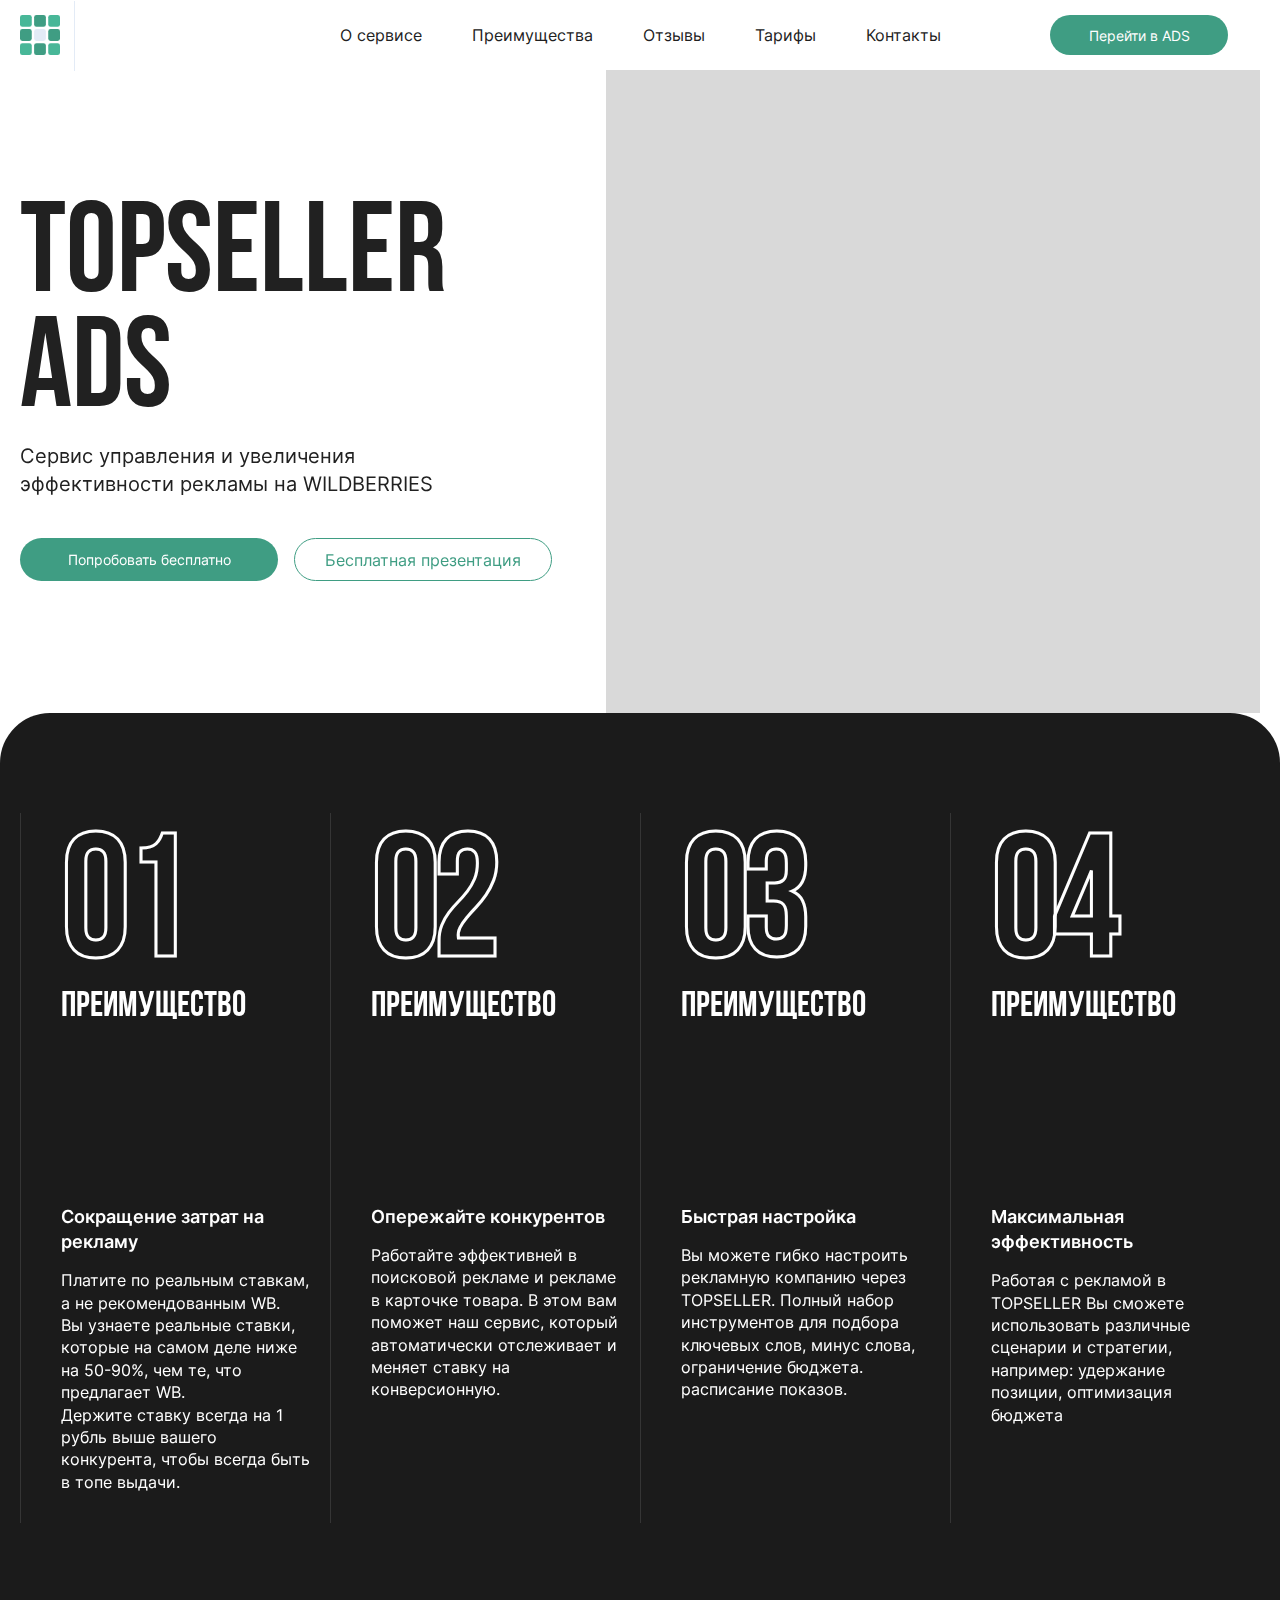
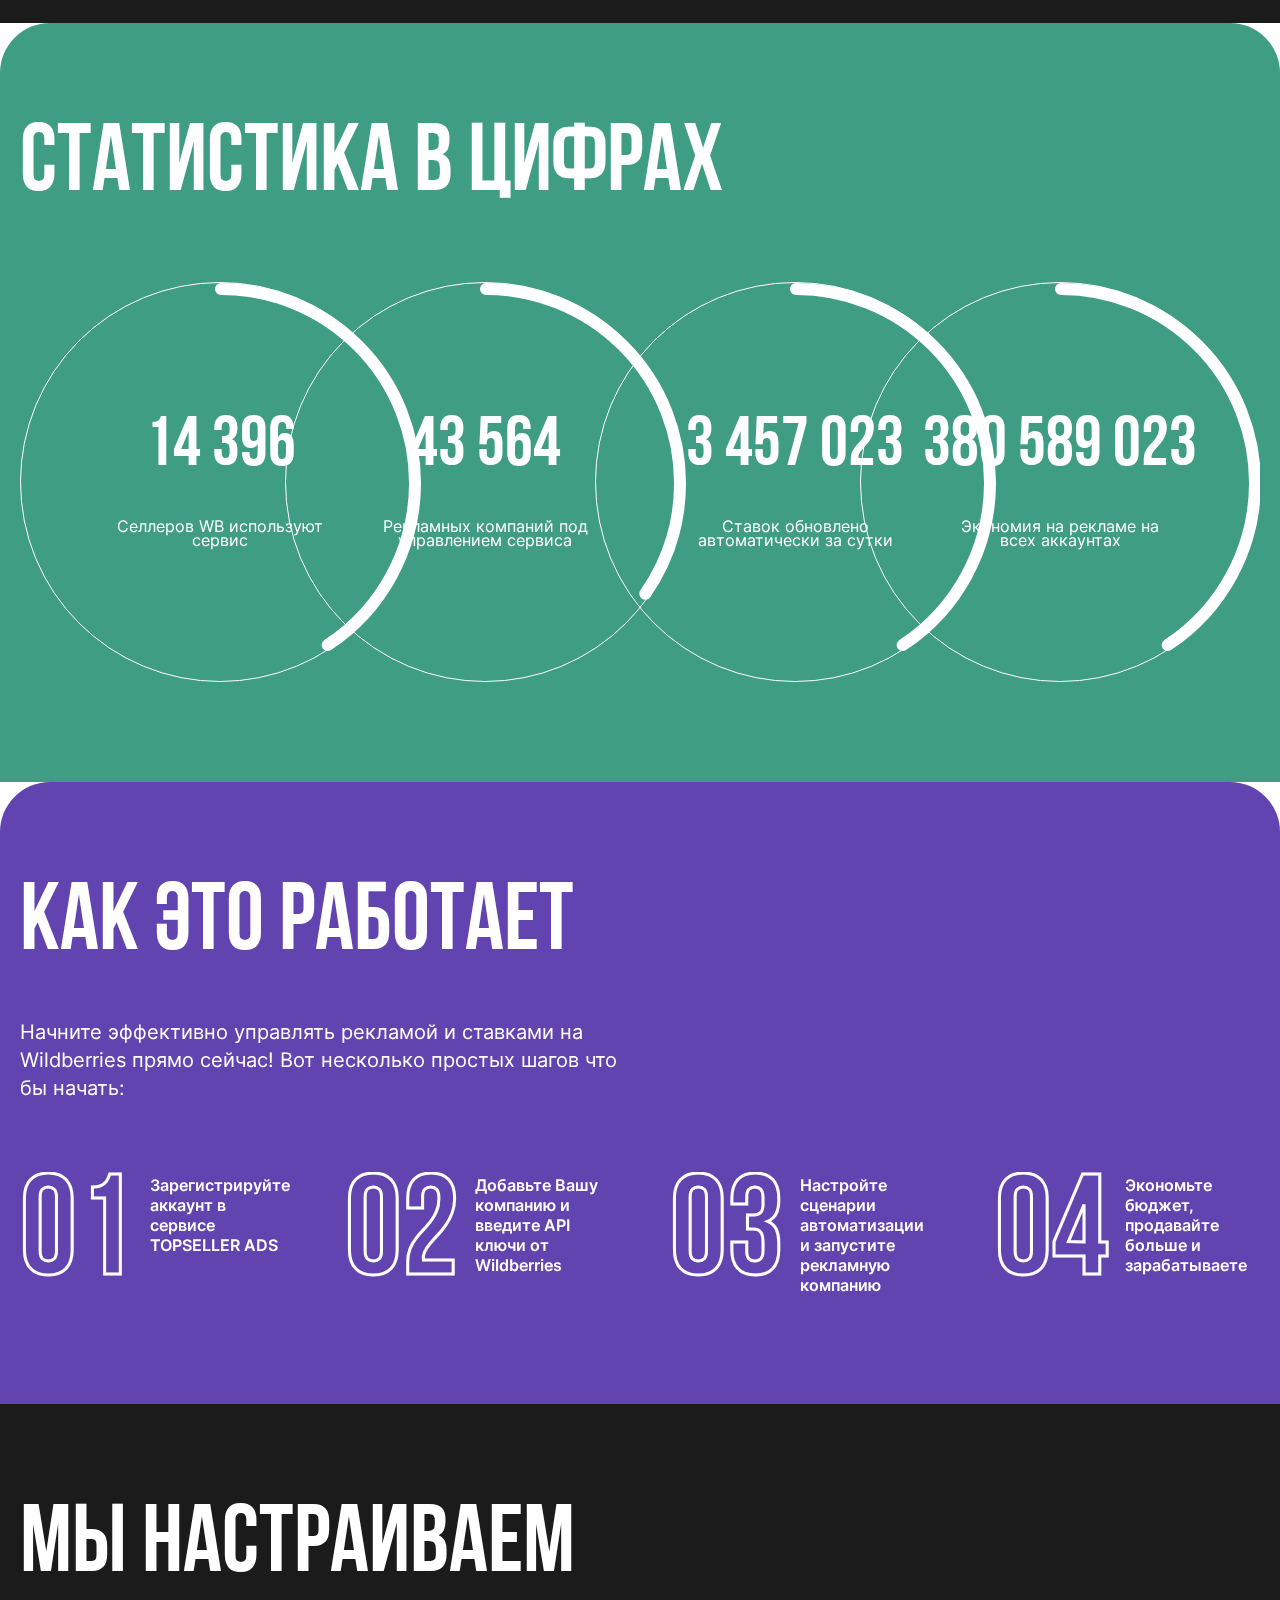
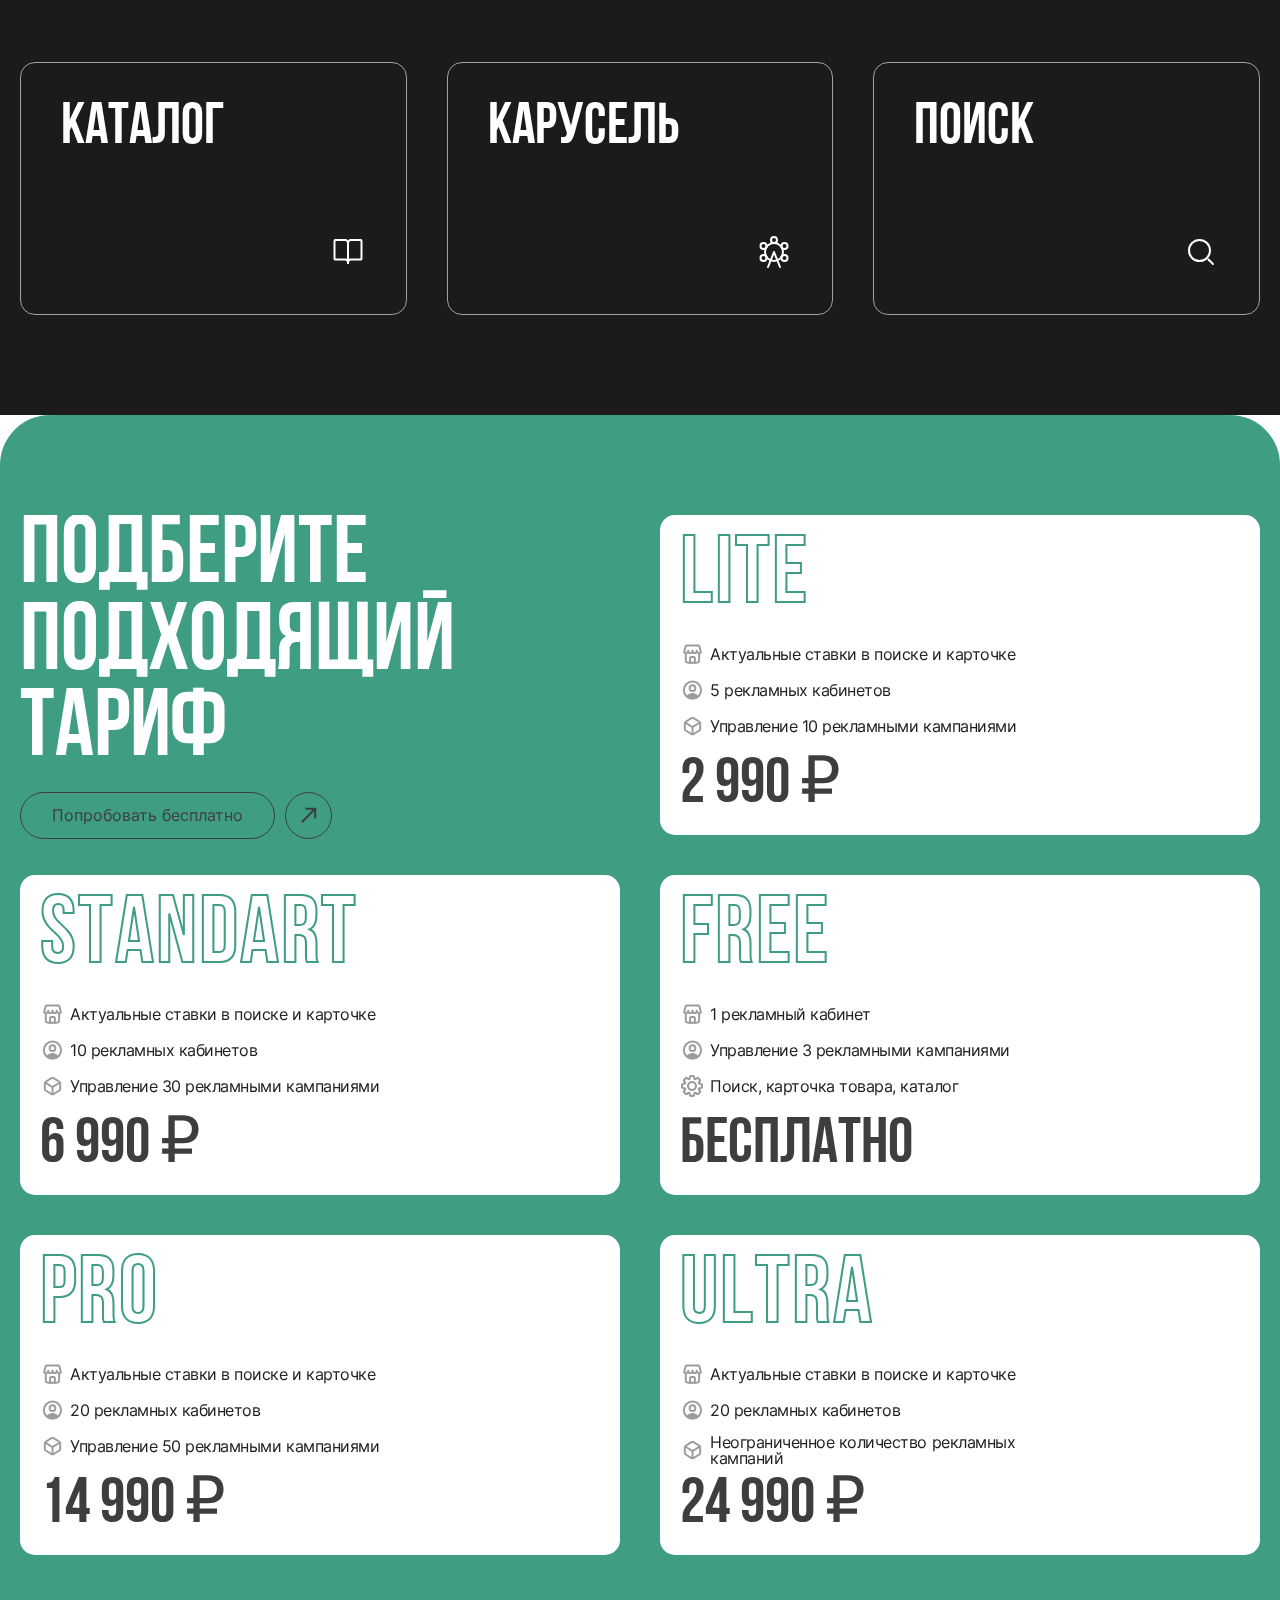
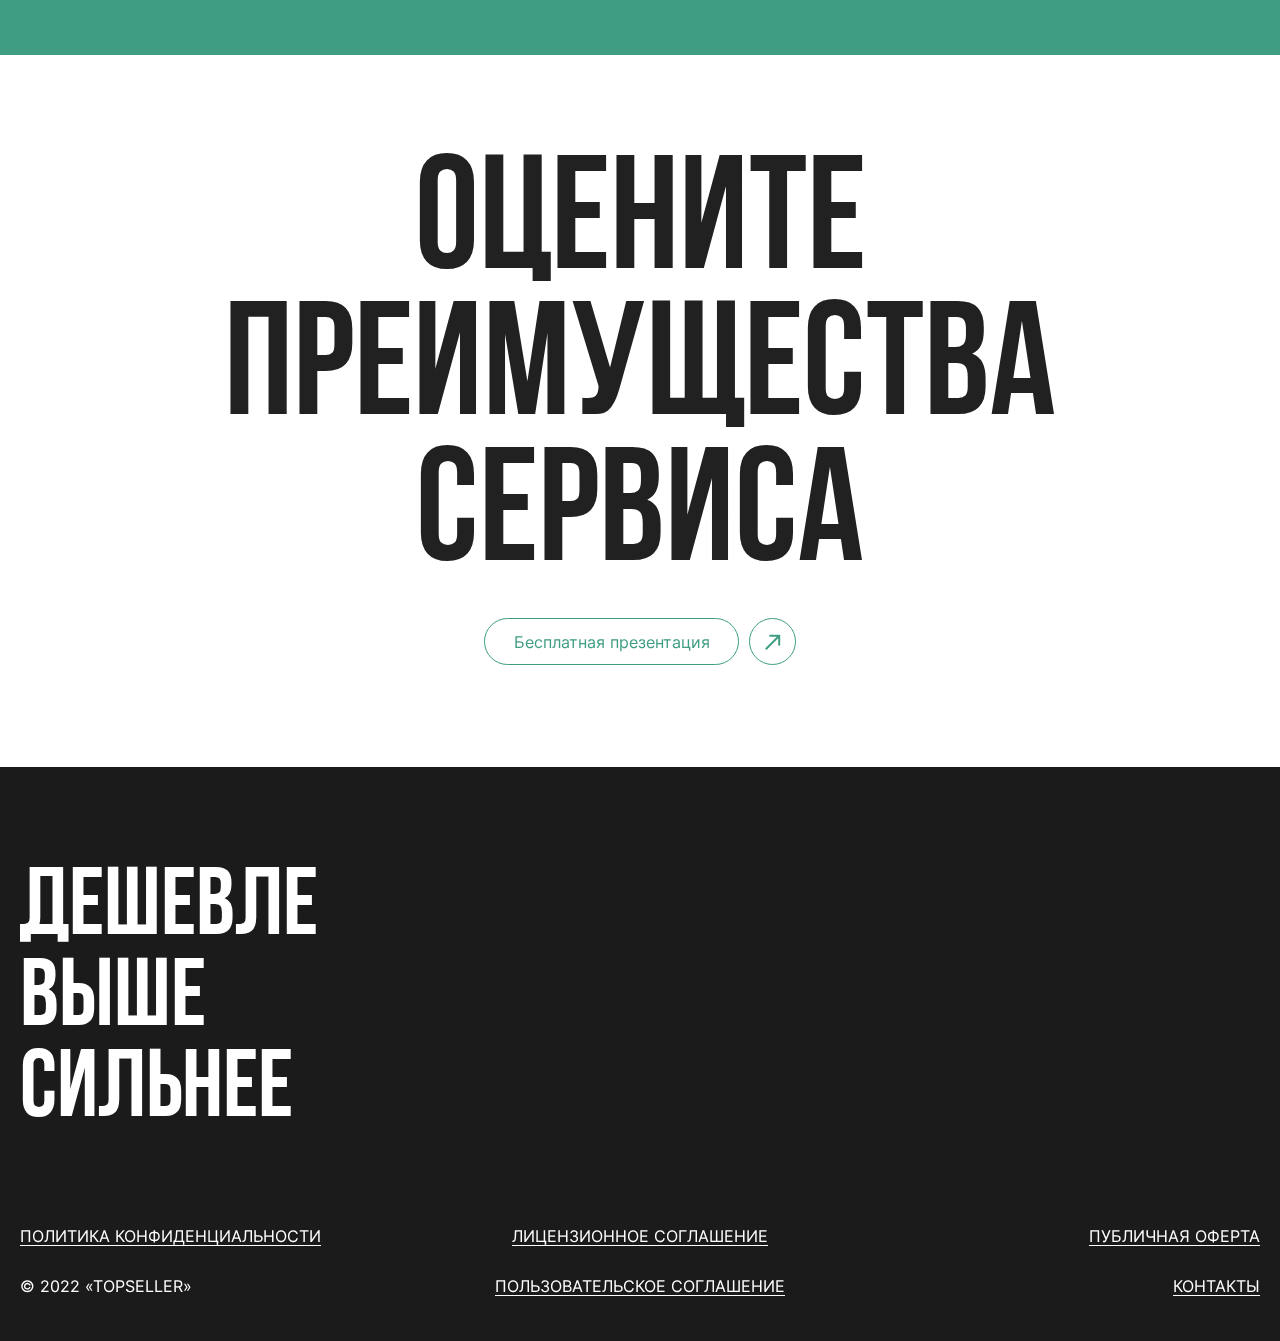
==== topseller/index.html @ 854e5d7b "2" ====
<!DOCTYPE html>
<html lang="ru-RU">
  <head>
    <meta charset="UTF-8">
    <meta name="viewport" content="width=device-width, initial-scale=1, minimum-scale=1, maximum-scale=1">
    <title>Главная</title>
    <link rel="stylesheet" href="libs/swiper/swiper.css">
    <link rel="stylesheet" href="css/main.css">
  </head>
  <body>
    <header class="header">
      <div class="container">
        <div class="header__wrapper">
          <div class="header__wrapper-block header__wrapper-block_small">
            <div class="header__info">
              <div class="header__info-block header__info-menu">
                <div class="header-menu popup-trigger" data-popup="popup-menu">
                  <div class="header-menu__icon"><svg width="40" height="40" viewBox="0 0 40 40" fill="none" xmlns="http://www.w3.org/2000/svg">
<rect width="11.7647" height="11.7647" rx="2.35294" fill="#48B798" class="light-green"/>
<rect x="14.1176" width="11.7647" height="11.7647" rx="2.35294" fill="#3F9D83" class="deep-green"/>
<rect x="28.2354" width="11.7647" height="11.7647" rx="2.35294" fill="#48B798" class="light-green"/>
<rect y="14.1177" width="11.7647" height="11.7647" rx="2.35294" fill="#3F9D83" class="deep-green"/>
<rect x="14.1176" y="14.1174" width="11.7647" height="11.7647" rx="2.35294" fill="#E3EBF6"/>
<rect x="28.2354" y="14.1174" width="11.7647" height="11.7647" rx="2.35294" fill="#3F9D83" class="deep-green"/>
<rect y="28.2351" width="11.7647" height="11.7647" rx="2.35294" fill="#48B798" class="light-green"/>
<rect x="14.1176" y="28.2349" width="11.7647" height="11.7647" rx="2.35294" fill="#3F9D83" class="deep-green"/>
<rect x="28.2354" y="28.2349" width="11.7647" height="11.7647" rx="2.35294" fill="#48B798" class="light-green"/>
</svg>
                  </div>
                </div>
              </div>
              <div class="header__info-block header__info-logo">
                <div class="header-logo"><a class="header-logo__wrapper" href="#">
                    <div class="header-logo__img">
                      <svg class="icon icon-logo ">
                        <use xlink:href="/img/svg/sprite.svg#logo"></use>
                      </svg>
                    </div></a></div>
              </div>
            </div>
          </div>
          <div class="header__wrapper-block header__wrapper-block_desktop">
            <nav class="header-nav">
              <ul class="header-nav__list">
                <li class="header-nav__item"><a class="header-nav__link" href="#"><span class="header-nav__link-wrapper"><span class="header-nav__link-block header-nav__link-hover">О сервисе</span><span class="header-nav__link-block header-nav__link-default">О сервисе</span></span></a></li>
                <li class="header-nav__item"><a class="header-nav__link" href="#"><span class="header-nav__link-wrapper"><span class="header-nav__link-block header-nav__link-hover">Преимущества</span><span class="header-nav__link-block header-nav__link-default">Преимущества</span></span></a></li>
                <li class="header-nav__item"><a class="header-nav__link" href="#"><span class="header-nav__link-wrapper"><span class="header-nav__link-block header-nav__link-hover">Отзывы</span><span class="header-nav__link-block header-nav__link-default">Отзывы</span></span></a></li>
                <li class="header-nav__item"><a class="header-nav__link" href="#"><span class="header-nav__link-wrapper"><span class="header-nav__link-block header-nav__link-hover">Тарифы</span><span class="header-nav__link-block header-nav__link-default">Тарифы</span></span></a></li>
                <li class="header-nav__item"><a class="header-nav__link" href="#"><span class="header-nav__link-wrapper"><span class="header-nav__link-block header-nav__link-hover">Контакты</span><span class="header-nav__link-block header-nav__link-default">Контакты</span></span></a></li>
              </ul>
            </nav>
          </div>
          <div class="header__wrapper-block header__wrapper-block_small header__wrapper-block_desktop"><a class="button button-green header__button" href="#">Перейти в ADS</a></div>
          <div class="header__wrapper-block header__wrapper-block_burger">
            <div class="burger">
              <div class="burger__item"></div>
              <div class="burger__item"></div>
              <div class="burger__item"></div>
            </div>
          </div>
        </div>
      </div>
    </header>
    <main class="content">
      <!-- HERO SECTION-->
      <section class="hero section">
        <div class="container">
          <div class="hero__wrapper">
            <div class="hero__wrapper-block">
              <div class="hero__content">
                <div class="hero__content-header">
                  <h2 class="hero__title title">topseller ADS</h2>
                </div>
                <div class="hero__content-description">
                  <p class="section__description">Сервис управления и увеличения эффективности рекламы на WILDBERRIES</p>
                </div>
                <div class="hero__content-footer">
                  <div class="hero__footer">
                    <div class="hero__footer-block"><a class="button button-green hero__button" href="#">Попробовать бесплатно</a></div>
                    <div class="hero__footer-block"><a class="button button-white hero__button" href="#">Бесплатная презентация</a></div>
                  </div>
                </div>
              </div>
            </div>
            <div class="hero__wrapper-block">
              <video class="hero__video"></video>
            </div>
          </div>
        </div>
      </section>
      <!-- ADVANTAGES SECTION-->
      <section class="section section-advantages">
        <div class="section__wrapper section__wrapper_bordered section__wrapper_black">
          <div class="container">
            <div class="section__content">
              <div class="advantages swiper">
                <div class="swiper-wrapper">
                  <div class="swiper-slide advantages__grid">
                    <div class="advantages__grid-item">
                      <div class="advantages-item">
                        <div class="advantages-item__wrapper">
                          <div class="advantages-item__header">
                            <p class="advantages-item__number">01</p>
                            <p class="advantages-item__title">преимущество</p>
                          </div>
                          <div class="advantages-item__content">
                            <p class="advantages-item__text advantages-item__text_bold">Сокращение затрат на рекламу</p>
                            <p class="advantages-item__text">Платите по реальным ставкам, а не рекомендованным WB. <br> Вы узнаете реальные ставки, которые на самом деле ниже на 50-90%, чем те, что предлагает WB. <br>Держите ставку всегда на 1 рубль выше вашего конкурента, чтобы всегда быть в топе выдачи.</p>
                          </div>
                        </div>
                      </div>
                    </div>
                    <div class="advantages__grid-item">
                      <div class="advantages-item">
                        <div class="advantages-item__wrapper">
                          <div class="advantages-item__header">
                            <p class="advantages-item__number">02</p>
                            <p class="advantages-item__title">преимущество</p>
                          </div>
                          <div class="advantages-item__content advantages-item__content_medium">
                            <p class="advantages-item__text advantages-item__text_bold">Опережайте конкурентов</p>
                            <p class="advantages-item__text">Работайте эффективней в поисковой рекламе и рекламе в карточке товара. В этом вам поможет наш сервис, который автоматически отслеживает и меняет ставку на конверсионную.</p>
                          </div>
                        </div>
                      </div>
                    </div>
                    <div class="advantages__grid-item">
                      <div class="advantages-item">
                        <div class="advantages-item__wrapper">
                          <div class="advantages-item__header">
                            <p class="advantages-item__number">03</p>
                            <p class="advantages-item__title">преимущество</p>
                          </div>
                          <div class="advantages-item__content advantages-item__content_big">
                            <p class="advantages-item__text advantages-item__text_bold">Быстрая настройка</p>
                            <p class="advantages-item__text">Вы можете гибко настроить рекламную компанию через TOPSELLER. Полный набор инструментов для подбора ключевых слов, минус слова, ограничение бюджета. расписание показов.</p>
                          </div>
                        </div>
                      </div>
                    </div>
                    <div class="advantages__grid-item">
                      <div class="advantages-item">
                        <div class="advantages-item__wrapper">
                          <div class="advantages-item__header">
                            <p class="advantages-item__number">04</p>
                            <p class="advantages-item__title">преимущество</p>
                          </div>
                          <div class="advantages-item__content advantages-item__content_small">
                            <p class="advantages-item__text advantages-item__text_bold">Максимальная эффективность</p>
                            <p class="advantages-item__text">Работая с рекламой в TOPSELLER Вы сможете использовать различные сценарии и стратегии, например: удержание позиции, оптимизация бюджета</p>
                          </div>
                        </div>
                      </div>
                    </div>
                  </div>
                </div>
              </div>
            </div>
            <div class="section-advantages__footer">
              <div class="advantages-scrollbar swiper-scrollbar"></div>
            </div>
          </div>
        </div>
      </section>
      <!-- STATISTICS SECTION-->
      <section class="section section-statistics">
        <div class="section__wrapper section__wrapper_bordered section__wrapper_green">
          <div class="container">
            <div class="section__header">
              <h2 class="section__title title">статистика в цифрах</h2>
            </div>
            <div class="section__content section-statistics__content">
              <div class="statistics swiper">
                <div class="swiper-wrapper">
                  <div class="statistics__grid swiper-slide">
                    <div class="statistics__grid-item">
                      <div class="statistics-item">
                        <div class="statistics-item__wrapper">
                          <div class="statistics-item__circle pie" data-pie="{ &quot;percent&quot;: 90 ,&quot;colorSlice&quot;: &quot;#fff&quot;, &quot;number&quot;:false,  &quot;round&quot;: true, &quot;stroke&quot;:3, &quot;size&quot;:485, &quot;strokeBottom&quot;:0}"></div>
                          <div class="statistics-item__content">
                            <div class="statistics-item__content-header">
                              <p class="statistics-item__number">14 396</p>
                            </div>
                            <div class="statistics-item__content-footer">
                              <p class="statistics-item__text">Селлеров WB используют сервис</p>
                            </div>
                          </div>
                        </div>
                      </div>
                    </div>
                    <div class="statistics__grid-item">
                      <div class="statistics-item">
                        <div class="statistics-item__wrapper">
                          <div class="statistics-item__circle pie" data-pie="{ &quot;percent&quot;: 40 ,&quot;colorSlice&quot;: &quot;#fff&quot;, &quot;number&quot;:false,  &quot;round&quot;: true, &quot;stroke&quot;:3, &quot;size&quot;:485, &quot;strokeBottom&quot;:0}"></div>
                          <div class="statistics-item__content">
                            <div class="statistics-item__content-header">
                              <p class="statistics-item__number">43 564</p>
                            </div>
                            <div class="statistics-item__content-footer">
                              <p class="statistics-item__text">Рекламных компаний под управлением сервиса</p>
                            </div>
                          </div>
                        </div>
                      </div>
                    </div>
                    <div class="statistics__grid-item">
                      <div class="statistics-item">
                        <div class="statistics-item__wrapper">
                          <div class="statistics-item__circle pie" data-pie="{ &quot;percent&quot;: 50 ,&quot;colorSlice&quot;: &quot;#fff&quot;, &quot;number&quot;:false,  &quot;round&quot;: true, &quot;stroke&quot;:3, &quot;size&quot;:485, &quot;strokeBottom&quot;:0}"></div>
                          <div class="statistics-item__content">
                            <div class="statistics-item__content-header">
                              <p class="statistics-item__number">3 457 023</p>
                            </div>
                            <div class="statistics-item__content-footer">
                              <p class="statistics-item__text">Ставок обновлено автоматически за сутки</p>
                            </div>
                          </div>
                        </div>
                      </div>
                    </div>
                    <div class="statistics__grid-item">
                      <div class="statistics-item">
                        <div class="statistics-item__wrapper">
                          <div class="statistics-item__circle pie" data-pie="{ &quot;percent&quot;: 80 ,&quot;colorSlice&quot;: &quot;#fff&quot;, &quot;number&quot;:false,  &quot;round&quot;: true, &quot;stroke&quot;:3, &quot;size&quot;:485, &quot;strokeBottom&quot;:0}"></div>
                          <div class="statistics-item__content">
                            <div class="statistics-item__content-header">
                              <p class="statistics-item__number">380 589 023</p>
                            </div>
                            <div class="statistics-item__content-footer">
                              <p class="statistics-item__text">Экономия на рекламе на всех аккаунтах</p>
                            </div>
                          </div>
                        </div>
                      </div>
                    </div>
                  </div>
                </div>
              </div>
            </div>
            <div class="section-statistics__footer">
              <div class="statistics-scrollbar swiper-scrollbar"></div>
            </div>
          </div>
        </div>
      </section>
      <!-- HOW SECTION-->
      <section class="section section-how">
        <div class="section__wrapper section__wrapper_bordered section__wrapper_purple">
          <div class="container">
            <div class="section__header">
              <h2 class="section__title title">как это работает</h2>
              <p class="section__description section__description_white section-how__description">Начните эффективно управлять рекламой и ставками на Wildberries прямо сейчас! Вот несколько простых шагов что бы начать:</p>
            </div>
            <div class="section__content section-how__content">
              <div class="how swiper">
                <div class="swiper-wrapper how__grid">
                  <div class="how__grid-item swiper-slide">
                    <div class="how-item">
                      <div class="how-item__wrapper">
                        <div class="how-item__header">
                          <p class="how-item__number">01</p>
                        </div>
                        <div class="how-item__content">
                          <p class="how-item__text">Зарегистрируйте аккаунт в сервисе TOPSELLER ADS</p>
                        </div>
                      </div>
                    </div>
                  </div>
                  <div class="how__grid-item swiper-slide">
                    <div class="how-item">
                      <div class="how-item__wrapper">
                        <div class="how-item__header">
                          <p class="how-item__number">02</p>
                        </div>
                        <div class="how-item__content">
                          <p class="how-item__text">Добавьте Вашу компанию и введите API ключи от Wildberries</p>
                        </div>
                      </div>
                    </div>
                  </div>
                  <div class="how__grid-item swiper-slide">
                    <div class="how-item">
                      <div class="how-item__wrapper">
                        <div class="how-item__header">
                          <p class="how-item__number">03</p>
                        </div>
                        <div class="how-item__content">
                          <p class="how-item__text">Настройте сценарии автоматизации и запустите рекламную компанию</p>
                        </div>
                      </div>
                    </div>
                  </div>
                  <div class="how__grid-item swiper-slide">
                    <div class="how-item">
                      <div class="how-item__wrapper">
                        <div class="how-item__header">
                          <p class="how-item__number">04</p>
                        </div>
                        <div class="how-item__content">
                          <p class="how-item__text">Экономьте бюджет, продавайте больше и зарабатываете</p>
                        </div>
                      </div>
                    </div>
                  </div>
                </div>
                <div class="how-button-next"></div>
                <div class="how-button-prev"></div>
              </div>
            </div>
          </div>
        </div>
      </section>
      <!-- SETUP SECTION-->
      <section class="section section-setup">
        <div class="section__wrapper section__wrapper_black">
          <div class="container">
            <div class="section__header">
              <h2 class="section__title title">мы настраиваем</h2>
            </div>
            <div class="section__content section-setup__content">
              <div class="setup">
                <div class="setup__grid">
                  <div class="setup__grid-item">
                    <div class="setup-item"><a class="setup-item__wrapper" href="#">
                        <div class="setup-item__header">
                          <p class="setup-item__title">каталог</p>
                        </div>
                        <div class="setup-item__content">
                          <div class="setup-item__icon"><svg width="36" height="36" viewBox="0 0 36 36" fill="none" xmlns="http://www.w3.org/2000/svg">
<path class="black-fill" d="M4.79289 6.29289L5.5 7L4.79289 6.29289ZM4.79289 25.2071L4.08579 25.9142L4.79289 25.2071ZM16.1481 25.7284L16.5307 24.8045L16.1481 25.7284ZM17.7716 27.3519L16.8478 27.7346L17.7716 27.3519ZM13.5 26.5H6.5V24.5H13.5V26.5ZM3.5 23.5V8H5.5V23.5H3.5ZM6.5 5H12V7H6.5V5ZM19 12V30H17V12H19ZM12 5C13.3859 5 14.526 4.99788 15.4251 5.11875C16.3529 5.2435 17.1723 5.51546 17.8284 6.17157L16.4142 7.58579C16.1916 7.36322 15.8646 7.19584 15.1586 7.10092C14.4237 7.00212 13.4425 7 12 7V5ZM17 12C17 10.5575 16.9979 9.57625 16.8991 8.84143C16.8042 8.13538 16.6368 7.80836 16.4142 7.58579L17.8284 6.17157C18.4845 6.82768 18.7565 7.64711 18.8812 8.57494C19.0021 9.474 19 10.6141 19 12H17ZM3.5 8C3.5 7.55687 3.49788 7.12392 3.54553 6.76948C3.59705 6.38628 3.72257 5.949 4.08579 5.58579L5.5 7C5.57032 6.92968 5.5494 6.87455 5.52769 7.03598C5.50212 7.22617 5.5 7.50033 5.5 8H3.5ZM6.5 7C6.00033 7 5.72617 7.00212 5.53598 7.02769C5.37455 7.0494 5.42968 7.07032 5.5 7L4.08579 5.58579C4.449 5.22257 4.88628 5.09705 5.26948 5.04553C5.62392 4.99788 6.05687 5 6.5 5V7ZM6.5 26.5C6.05686 26.5 5.62392 26.5021 5.26948 26.4545C4.88628 26.403 4.449 26.2774 4.08579 25.9142L5.5 24.5C5.42968 24.4297 5.37455 24.4506 5.53598 24.4723C5.72617 24.4979 6.00033 24.5 6.5 24.5V26.5ZM5.5 23.5C5.5 23.9997 5.50212 24.2738 5.52769 24.464C5.5494 24.6255 5.57032 24.5703 5.5 24.5L4.08579 25.9142C3.72257 25.551 3.59705 25.1137 3.54553 24.7305C3.49788 24.3761 3.5 23.9431 3.5 23.5H5.5ZM13.5 24.5C14.1852 24.5 14.7492 24.4995 15.2095 24.5309C15.6788 24.5629 16.1129 24.6314 16.5307 24.8045L15.7654 26.6522C15.6319 26.5969 15.4409 26.5513 15.0734 26.5262C14.697 26.5005 14.2126 26.5 13.5 26.5V24.5ZM17 30C17 29.2874 16.9995 28.803 16.9738 28.4266C16.9487 28.0591 16.9031 27.8681 16.8478 27.7346L18.6955 26.9693C18.8686 27.3871 18.9371 27.8212 18.9691 28.2905C19.0005 28.7508 19 29.3148 19 30H17ZM16.5307 24.8045C17.5108 25.2105 18.2895 25.9892 18.6955 26.9693L16.8478 27.7346C16.6448 27.2446 16.2554 26.8552 15.7654 26.6522L16.5307 24.8045Z" fill="white"/>
<path class="black-fill" d="M31.2071 6.29289L30.5 7L31.2071 6.29289ZM31.2071 25.2071L31.9142 25.9142L31.2071 25.2071ZM19.8519 25.7284L19.4693 24.8045L19.8519 25.7284ZM18.2284 27.3519L19.1522 27.7346L18.2284 27.3519ZM22.5 26.5H29.5V24.5H22.5V26.5ZM32.5 23.5V8H30.5V23.5H32.5ZM29.5 5H24V7H29.5V5ZM17 12V30H19V12H17ZM24 5C22.6141 5 21.474 4.99788 20.5749 5.11875C19.6471 5.2435 18.8277 5.51546 18.1716 6.17157L19.5858 7.58579C19.8084 7.36322 20.1354 7.19584 20.8414 7.10092C21.5763 7.00212 22.5575 7 24 7V5ZM19 12C19 10.5575 19.0021 9.57625 19.1009 8.84143C19.1958 8.13538 19.3632 7.80836 19.5858 7.58579L18.1716 6.17157C17.5155 6.82768 17.2435 7.64711 17.1188 8.57494C16.9979 9.474 17 10.6141 17 12H19ZM32.5 8C32.5 7.55687 32.5021 7.12392 32.4545 6.76948C32.403 6.38628 32.2774 5.949 31.9142 5.58579L30.5 7C30.4297 6.92968 30.4506 6.87455 30.4723 7.03598C30.4979 7.22617 30.5 7.50033 30.5 8H32.5ZM29.5 7C29.9997 7 30.2738 7.00212 30.464 7.02769C30.6254 7.0494 30.5703 7.07032 30.5 7L31.9142 5.58579C31.551 5.22257 31.1137 5.09705 30.7305 5.04553C30.3761 4.99788 29.9431 5 29.5 5V7ZM29.5 26.5C29.9431 26.5 30.3761 26.5021 30.7305 26.4545C31.1137 26.403 31.551 26.2774 31.9142 25.9142L30.5 24.5C30.5703 24.4297 30.6254 24.4506 30.464 24.4723C30.2738 24.4979 29.9997 24.5 29.5 24.5V26.5ZM30.5 23.5C30.5 23.9997 30.4979 24.2738 30.4723 24.464C30.4506 24.6255 30.4297 24.5703 30.5 24.5L31.9142 25.9142C32.2774 25.551 32.403 25.1137 32.4545 24.7305C32.5021 24.3761 32.5 23.9431 32.5 23.5H30.5ZM22.5 24.5C21.8148 24.5 21.2508 24.4995 20.7905 24.5309C20.3212 24.5629 19.8871 24.6314 19.4693 24.8045L20.2346 26.6522C20.3681 26.5969 20.5591 26.5513 20.9266 26.5262C21.303 26.5005 21.7874 26.5 22.5 26.5V24.5ZM19 30C19 29.2874 19.0005 28.803 19.0262 28.4266C19.0513 28.0591 19.0969 27.8681 19.1522 27.7346L17.3045 26.9693C17.1314 27.3871 17.0629 27.8212 17.0309 28.2905C16.9995 28.7508 17 29.3148 17 30H19ZM19.4693 24.8045C18.4892 25.2105 17.7105 25.9892 17.3045 26.9693L19.1522 27.7346C19.3552 27.2446 19.7446 26.8552 20.2346 26.6522L19.4693 24.8045Z" fill="white"/>
</svg>
                          </div>
                        </div></a></div>
                  </div>
                  <div class="setup__grid-item">
                    <div class="setup-item"><a class="setup-item__wrapper" href="#">
                        <div class="setup-item__header">
                          <p class="setup-item__title">карусель</p>
                        </div>
                        <div class="setup-item__content">
                          <div class="setup-item__icon"><svg width="36" height="36" viewBox="0 0 36 36" fill="none" xmlns="http://www.w3.org/2000/svg">
<path class="black-stroke" d="M18 27C22.9706 27 27 22.9706 27 18C27 13.0294 22.9706 9 18 9C13.0294 9 9 13.0294 9 18C9 22.9706 13.0294 27 18 27Z" stroke="white" stroke-width="2" stroke-linecap="round" stroke-linejoin="round"/>
<path class="black-stroke" d="M7.5 15C9.15685 15 10.5 13.6569 10.5 12C10.5 10.3431 9.15685 9 7.5 9C5.84315 9 4.5 10.3431 4.5 12C4.5 13.6569 5.84315 15 7.5 15Z" stroke="white" stroke-width="2" stroke-linecap="round" stroke-linejoin="round"/>
<path class="black-stroke" d="M18 9C19.6569 9 21 7.65685 21 6C21 4.34315 19.6569 3 18 3C16.3431 3 15 4.34315 15 6C15 7.65685 16.3431 9 18 9Z" stroke="white" stroke-width="2" stroke-linecap="round" stroke-linejoin="round"/>
<path class="black-stroke" d="M28.5 15C30.1569 15 31.5 13.6569 31.5 12C31.5 10.3431 30.1569 9 28.5 9C26.8431 9 25.5 10.3431 25.5 12C25.5 13.6569 26.8431 15 28.5 15Z" stroke="white" stroke-width="2" stroke-linecap="round" stroke-linejoin="round"/>
<path class="black-stroke" d="M7.5 27C9.15685 27 10.5 25.6569 10.5 24C10.5 22.3431 9.15685 21 7.5 21C5.84315 21 4.5 22.3431 4.5 24C4.5 25.6569 5.84315 27 7.5 27Z" stroke="white" stroke-width="2" stroke-linecap="round" stroke-linejoin="round"/>
<path class="black-stroke" d="M28.5 27C30.1569 27 31.5 25.6569 31.5 24C31.5 22.3431 30.1569 21 28.5 21C26.8431 21 25.5 22.3431 25.5 24C25.5 25.6569 26.8431 27 28.5 27Z" stroke="white" stroke-width="2" stroke-linecap="round" stroke-linejoin="round"/>
<path class="black-stroke" d="M12 33L18 18L24 33" stroke="white" stroke-width="2" stroke-linecap="round" stroke-linejoin="round"/>
</svg>
                          </div>
                        </div></a></div>
                  </div>
                  <div class="setup__grid-item">
                    <div class="setup-item"><a class="setup-item__wrapper" href="#">
                        <div class="setup-item__header">
                          <p class="setup-item__title">поиск</p>
                        </div>
                        <div class="setup-item__content">
                          <div class="setup-item__icon"><svg width="36" height="36" viewBox="0 0 36 36" fill="none" xmlns="http://www.w3.org/2000/svg">
<circle class="black-stroke" cx="16.5" cy="16.5" r="10.5" stroke="white" stroke-width="2"/>
<path class="black-stroke" d="M30 30L25.5 25.5" stroke="white" stroke-width="2" stroke-linecap="round"/>
</svg>
                          </div>
                        </div></a></div>
                  </div>
                </div>
              </div>
            </div>
          </div>
        </div>
      </section>
      <!-- TARIFFS SECTION-->
      <section class="section section-tariffs">
        <div class="section__wrapper section__wrapper_bordered section__wrapper_green">
          <div class="container">
            <div class="section-tariffs__header">
              <h2 class="section__title title">подберите тариф</h2>
            </div>
            <div class="section__content section-tariffs__content">
              <div class="tariffs swiper">
                <div class="swiper-wrapper">
                  <div class="tariffs__grid swiper-slide">
                    <div class="tariffs__grid-item section-tariffs__info">
                      <div class="section-tariffs__info-header">
                        <h2 class="section__title title">Подберите подходящий тариф</h2>
                      </div>
                      <div class="section-tariffs__info-description">
                        <p class="section-tariffs__description">Попробуйте все преимущества сервиса на 2 недели без ограничений по количеству рекламных кабинетов</p>
                      </div>
                      <div class="section-tariffs__info-footer"><a class="button button-arrow button-arrow-black" href="#"><span class="button-arrow__text button-arrow__text-black">Попробовать бесплатно</span><span class="button-arrow__icon button-arrow__icon-black"><svg width="16" height="16" viewBox="0 0 16 16" fill="none" xmlns="http://www.w3.org/2000/svg">
<path d="M15.2175 1.7825C15.2175 1.23022 14.7698 0.7825 14.2175 0.7825L5.2175 0.782501C4.66521 0.782501 4.2175 1.23022 4.2175 1.7825C4.2175 2.33479 4.66522 2.7825 5.2175 2.7825L13.2175 2.7825L13.2175 10.7825C13.2175 11.3348 13.6652 11.7825 14.2175 11.7825C14.7698 11.7825 15.2175 11.3348 15.2175 10.7825L15.2175 1.7825ZM1.48958 15.9246L14.9246 2.48961L13.5104 1.07539L0.0753639 14.5104L1.48958 15.9246Z" fill="white"/>
</svg></span></a></div>
                    </div>
                    <div class="tariffs__grid-item">
                      <div class="tariffs-item">
                        <div class="tariffs-item__wrapper">
                          <div class="tariffs-item__header">
                            <p class="tariffs-item__title">lite</p>
                          </div>
                          <div class="tariffs-item__content">
                            <ul class="tariffs-item__list">
                              <li class="tariffs-item__list-item tariffs-item__list-item_shop">
                                <p class="tariffs-item__list-text">Актуальные ставки в поиске и карточке</p>
                              </li>
                              <li class="tariffs-item__list-item tariffs-item__list-item_profile">
                                <p class="tariffs-item__list-text">5 рекламных кабинетов</p>
                              </li>
                              <li class="tariffs-item__list-item tariffs-item__list-item_box">
                                <p class="tariffs-item__list-text">Управление 10 рекламными кампаниями</p>
                              </li>
                            </ul>
                          </div>
                          <div class="tariffs-item__footer">
                            <p class="tariffs-item__price">2 990 ₽</p>
                          </div>
                        </div>
                      </div>
                    </div>
                    <div class="tariffs__grid-item">
                      <div class="tariffs-item">
                        <div class="tariffs-item__wrapper">
                          <div class="tariffs-item__header">
                            <p class="tariffs-item__title">standart</p>
                          </div>
                          <div class="tariffs-item__content">
                            <ul class="tariffs-item__list">
                              <li class="tariffs-item__list-item tariffs-item__list-item_shop">
                                <p class="tariffs-item__list-text">Актуальные ставки в поиске и карточке</p>
                              </li>
                              <li class="tariffs-item__list-item tariffs-item__list-item_profile">
                                <p class="tariffs-item__list-text">10 рекламных кабинетов</p>
                              </li>
                              <li class="tariffs-item__list-item tariffs-item__list-item_box">
                                <p class="tariffs-item__list-text">Управление 30 рекламными кампаниями</p>
                              </li>
                            </ul>
                          </div>
                          <div class="tariffs-item__footer">
                            <p class="tariffs-item__price">6 990 ₽</p>
                          </div>
                        </div>
                      </div>
                    </div>
                    <div class="tariffs__grid-item">
                      <div class="tariffs-item">
                        <div class="tariffs-item__wrapper">
                          <div class="tariffs-item__header">
                            <p class="tariffs-item__title">free</p>
                          </div>
                          <div class="tariffs-item__content">
                            <ul class="tariffs-item__list">
                              <li class="tariffs-item__list-item tariffs-item__list-item_shop">
                                <p class="tariffs-item__list-text">1 рекламный кабинет</p>
                              </li>
                              <li class="tariffs-item__list-item tariffs-item__list-item_profile">
                                <p class="tariffs-item__list-text">Управление 3 рекламными кампаниями</p>
                              </li>
                              <li class="tariffs-item__list-item tariffs-item__list-item_settings">
                                <p class="tariffs-item__list-text">Поиск, карточка товара, каталог</p>
                              </li>
                            </ul>
                          </div>
                          <div class="tariffs-item__footer">
                            <p class="tariffs-item__price">бесплатно</p>
                          </div>
                        </div>
                      </div>
                    </div>
                    <div class="tariffs__grid-item">
                      <div class="tariffs-item">
                        <div class="tariffs-item__wrapper">
                          <div class="tariffs-item__header">
                            <p class="tariffs-item__title">pro</p>
                          </div>
                          <div class="tariffs-item__content">
                            <ul class="tariffs-item__list">
                              <li class="tariffs-item__list-item tariffs-item__list-item_shop">
                                <p class="tariffs-item__list-text">Актуальные ставки в поиске и карточке</p>
                              </li>
                              <li class="tariffs-item__list-item tariffs-item__list-item_profile">
                                <p class="tariffs-item__list-text">20 рекламных кабинетов</p>
                              </li>
                              <li class="tariffs-item__list-item tariffs-item__list-item_box">
                                <p class="tariffs-item__list-text">Управление 50 рекламными кампаниями</p>
                              </li>
                            </ul>
                          </div>
                          <div class="tariffs-item__footer">
                            <p class="tariffs-item__price">14 990 ₽</p>
                          </div>
                        </div>
                      </div>
                    </div>
                    <div class="tariffs__grid-item">
                      <div class="tariffs-item">
                        <div class="tariffs-item__wrapper">
                          <div class="tariffs-item__header">
                            <p class="tariffs-item__title">ultra</p>
                          </div>
                          <div class="tariffs-item__content">
                            <ul class="tariffs-item__list">
                              <li class="tariffs-item__list-item tariffs-item__list-item_shop">
                                <p class="tariffs-item__list-text">Актуальные ставки в поиске и карточке</p>
                              </li>
                              <li class="tariffs-item__list-item tariffs-item__list-item_profile">
                                <p class="tariffs-item__list-text">20 рекламных кабинетов</p>
                              </li>
                              <li class="tariffs-item__list-item tariffs-item__list-item_box">
                                <p class="tariffs-item__list-text">Неограниченное количество рекламных кампаний</p>
                              </li>
                            </ul>
                          </div>
                          <div class="tariffs-item__footer">
                            <p class="tariffs-item__price">24 990 ₽</p>
                          </div>
                        </div>
                      </div>
                    </div>
                  </div>
                </div>
              </div>
            </div>
            <div class="section-tariffs__footer">
              <div class="tariffs-scrollbar swiper-scrollbar"></div><a class="button button-black section-tariffs__button" href="#">2 недели бесплатно</a>
            </div>
          </div>
        </div>
      </section>
      <!-- RATE SECTION-->
      <section class="section section-rate">
        <div class="section__wrapper section-rate__wrapper">
          <div class="container">
            <div class="section-rate__header">
              <h2 class="section-rate__title title">Оцените преимущества сервиса</h2>
            </div>
            <div class="section__content section-rate__content"><a class="button button-arrow button-arrow-green section-rate__button" href="#"><span class="button-arrow__text button-arrow__text-green">Бесплатная презентация</span><span class="button-arrow__icon button-arrow__icon-green"><svg width="16" height="16" viewBox="0 0 16 16" fill="none" xmlns="http://www.w3.org/2000/svg">
<path d="M15.2175 1.7825C15.2175 1.23022 14.7698 0.7825 14.2175 0.7825L5.2175 0.782501C4.66521 0.782501 4.2175 1.23022 4.2175 1.7825C4.2175 2.33479 4.66522 2.7825 5.2175 2.7825L13.2175 2.7825L13.2175 10.7825C13.2175 11.3348 13.6652 11.7825 14.2175 11.7825C14.7698 11.7825 15.2175 11.3348 15.2175 10.7825L15.2175 1.7825ZM1.48958 15.9246L14.9246 2.48961L13.5104 1.07539L0.0753639 14.5104L1.48958 15.9246Z" fill="white"/>
</svg></span></a></div>
          </div>
        </div>
      </section>
    </main>
    <footer class="footer">
      <div class="footer__wrapper">
        <div class="container">
          <div class="footer__row">
            <div class="footer__title">
              <p class="footer__title-text">дешевле</p>
              <p class="footer__title-text">выше</p>
              <p class="footer__title-text">сильнее</p>
            </div>
          </div>
          <div class="footer__row">
            <ul class="footer__list">
              <li class="footer__list-item">
                <p class="footer__list-text">© 2022 «TOPSELLER»</p>
              </li>
              <li class="footer__list-item"><a class="footer__list-text footer__list-link" href="#">ЛИЦЕНЗИОННОЕ СОГЛАШЕНИЕ</a></li>
              <li class="footer__list-item"><a class="footer__list-text footer__list-link" href="#">ПУБЛИЧНАЯ ОФЕРТА</a></li>
              <li class="footer__list-item"><a class="footer__list-text footer__list-link" href="#">ПОЛИТИКА КОНФИДЕНЦИАЛЬНОСТИ</a></li>
              <li class="footer__list-item"><a class="footer__list-text footer__list-link" href="#">ПОЛЬЗОВАТЕЛЬСКОЕ СОГЛАШЕНИЕ</a></li>
              <li class="footer__list-item"><a class="footer__list-text footer__list-link" href="#">КОНТАКТЫ</a></li>
            </ul>
          </div>
        </div>
      </div>
    </footer>
    <div class="popup popup-menu">
      <div class="popup-wrapper">
        <div class="popup-menu__close popup-close"></div>
        <div class="popup__content popup-menu__content">
          <ul class="menu-list">
            <li class="menu-list__item"><a class="menu-list__link" href="https://www.topseller.ru"><span class="menu-list__link-text">topseller connect</span></a></li>
            <li class="menu-list__item"><a class="menu-list__link" href="https://www.topseller.ru/ads"><span class="menu-list__link-text">topseller ads</span></a></li>
            <li class="menu-list__item"><a class="menu-list__link" href="https://www.mobile.topseller.ru"><span class="menu-list__link-text">мобильное приложение</span></a></li>
            <li class="menu-list__item"><a class="menu-list__link" href="#"><span class="menu-list__link-text">контакты</span></a></li>
          </ul>
        </div>
      </div>
    </div>
    <script src="libs/swiper/swiper.js"></script>
    <script src="libs/progressBar/progressBar.js"></script>
    <script src="js/common.js"></script>
  </body>
</html>
---- topseller/css/main.css ----
/***
    The new CSS reset - version 1.7.3 (last updated 7.8.2022)
    GitHub page: https://github.com/elad2412/the-new-css-reset
***/
/*
    Remove all the styles of the "User-Agent-Stylesheet", except for the 'display' property
    - The "symbol *" part is to solve Firefox SVG sprite bug
 */
*:where(:not(html, iframe, canvas, img, svg, video, audio):not(svg *, symbol *)) {
  all: unset;
  display: revert;
}

/* Preferred box-sizing value */
*,
*::before,
*::after {
  -webkit-box-sizing: border-box;
          box-sizing: border-box;
}

/* Reapply the pointer cursor for anchor tags */
a, button {
  cursor: revert;
}

/* Remove list styles (bullets/numbers) */
ol, ul, menu {
  list-style: none;
}

/* For images to not be able to exceed their container */
img {
  max-width: 100%;
}

/* removes spacing between cells in tables */
table {
  border-collapse: collapse;
}

/* Safari - solving issue when using user-select:none on the <body> text input doesn't working */
input, textarea {
  -webkit-user-select: auto;
}

/* revert the 'white-space' property for textarea elements on Safari */
textarea {
  white-space: revert;
}

/* minimum style to allow to style meter element */
meter {
  -webkit-appearance: revert;
  -moz-appearance: revert;
       appearance: revert;
}

/* reset default text opacity of input placeholder */
::-webkit-input-placeholder {
  color: unset;
}
::-moz-placeholder {
  color: unset;
}
:-ms-input-placeholder {
  color: unset;
}
::-ms-input-placeholder {
  color: unset;
}
::placeholder {
  color: unset;
}

/* fix the feature of 'hidden' attribute.
   display:revert; revert to element instead of attribute */
:where([hidden]) {
  display: none;
}

/* revert for bug in Chromium browsers
   - fix for the content editable attribute will work properly.
   - webkit-user-select: auto; added for Safari in case of using user-select:none on wrapper element*/
:where([contenteditable]:not([contenteditable="false"])) {
  -moz-user-modify: read-write;
  -webkit-user-modify: read-write;
  overflow-wrap: break-word;
  -webkit-line-break: after-white-space;
  -webkit-user-select: auto;
}

/* apply back the draggable feature - exist only in Chromium and Safari */
:where([draggable="true"]) {
  -webkit-user-drag: element;
}

@font-face {
  font-family: 'Bebas Neue Cyrillic';
  src: url("../fonts/BebasNeueCyrillic/BebasNeueCyrillic.woff2") format("woff2"), url("../fonts/BebasNeueCyrillic/BebasNeueCyrillic.woff") format("woff");
  font-weight: normal;
  font-style: normal;
  font-display: swap;
}

@font-face {
  font-family: 'Inter';
  src: url("../fonts/Inter/Inter-Regular/Inter-Regular.woff2") format("woff2"), url("../fonts/Inter/Inter-Regular/Inter-Regular.woff") format("woff");
  font-weight: normal;
  font-style: normal;
  font-display: swap;
}

@font-face {
  font-family: 'Inter';
  src: url("../fonts/Inter/Inter-SemiBold/Inter-SemiBold.woff2") format("woff2"), url("../fonts/Inter/Inter-SemiBold/Inter-SemiBold.woff") format("woff");
  font-weight: 600;
  font-style: normal;
  font-display: swap;
}

body {
  color: #212121;
}

.container {
  padding: 0 100px;
}

.title {
  font-family: 'Bebas Neue Cyrillic', sans-serif;
  font-weight: 400;
}

.button {
  -webkit-appearance: none;
  border: none;
  outline: none;
  display: -webkit-box;
  display: -ms-flexbox;
  display: flex;
  -webkit-box-align: center;
      -ms-flex-align: center;
          align-items: center;
  -webkit-box-pack: center;
      -ms-flex-pack: center;
          justify-content: center;
  width: 100%;
  height: 40px;
}

.button-green {
  font-family: 'Inter', sans-serif;
  font-weight: 400;
  font-size: 14px;
  color: #FFFFFF;
  background: #3F9D83;
  border-radius: 30px;
}

.button-white {
  font-family: 'Inter', sans-serif;
  font-weight: 400;
  font-size: 16px;
  color: #3F9D83;
  border: 1px solid #3F9D83;
  border-radius: 30px;
}

.button-black {
  font-family: 'Inter', sans-serif;
  font-weight: 400;
  font-size: 16px;
  color: #FFFFFF;
  background: #3E3E3E;
  border-radius: 40px;
}

.button-arrow {
  display: -webkit-box;
  display: -ms-flexbox;
  display: flex;
  -webkit-box-align: center;
      -ms-flex-align: center;
          align-items: center;
  width: -webkit-max-content;
  width: -moz-max-content;
  width: max-content;
}

.button-arrow:hover .button-arrow__icon::before {
  -webkit-transform: scale(1);
      -ms-transform: scale(1);
          transform: scale(1);
}

.button-arrow:hover svg path {
  fill: #fff;
}

.button-arrow:hover .button-arrow__text {
  color: #fff;
  background-color: #3E3E3E;
}

.button-arrow:hover .button-arrow__text-green {
  background-color: #3F9D83;
}

.button-arrow__text {
  height: 47px;
  width: 255px;
  border-radius: 30px;
  border: 1px solid #3E3E3E;
  display: -webkit-box;
  display: -ms-flexbox;
  display: flex;
  -webkit-box-align: center;
      -ms-flex-align: center;
          align-items: center;
  -webkit-box-pack: center;
      -ms-flex-pack: center;
          justify-content: center;
  font-family: 'Inter', sans-serif;
  font-weight: 400;
  font-size: 16px;
  color: #3E3E3E;
  -webkit-transition: 0.3s color cubic-bezier(0.215, 0.61, 0.355, 1), 0.3s background-color cubic-bezier(0.215, 0.61, 0.355, 1);
  -o-transition: 0.3s color cubic-bezier(0.215, 0.61, 0.355, 1), 0.3s background-color cubic-bezier(0.215, 0.61, 0.355, 1);
  transition: 0.3s color cubic-bezier(0.215, 0.61, 0.355, 1), 0.3s background-color cubic-bezier(0.215, 0.61, 0.355, 1);
}

.button-arrow__text-green {
  color: #3F9D83;
  border-color: #3F9D83;
}

.button-arrow__icon {
  width: 47px;
  height: 47px;
  border-radius: 50%;
  border: 1px solid #3E3E3E;
  -ms-flex-negative: 0;
      flex-shrink: 0;
  margin: 0 0 0 10px;
  position: relative;
  display: -webkit-box;
  display: -ms-flexbox;
  display: flex;
  -webkit-box-align: center;
      -ms-flex-align: center;
          align-items: center;
  -webkit-box-pack: center;
      -ms-flex-pack: center;
          justify-content: center;
}

.button-arrow__icon svg {
  position: relative;
  z-index: 2;
}

.button-arrow__icon svg path {
  fill: #3E3E3E;
  -webkit-transition: 0.3s fill cubic-bezier(0.215, 0.61, 0.355, 1);
  -o-transition: 0.3s fill cubic-bezier(0.215, 0.61, 0.355, 1);
  transition: 0.3s fill cubic-bezier(0.215, 0.61, 0.355, 1);
}

.button-arrow__icon::before {
  content: '';
  position: absolute;
  left: 0;
  top: 0;
  width: 100%;
  height: 100%;
  background-color: #3E3E3E;
  border-radius: 50%;
  -webkit-transform: scale(0);
      -ms-transform: scale(0);
          transform: scale(0);
  -webkit-transition: 0.3s -webkit-transform cubic-bezier(0.215, 0.61, 0.355, 1);
  transition: 0.3s -webkit-transform cubic-bezier(0.215, 0.61, 0.355, 1);
  -o-transition: 0.3s transform cubic-bezier(0.215, 0.61, 0.355, 1);
  transition: 0.3s transform cubic-bezier(0.215, 0.61, 0.355, 1);
  transition: 0.3s transform cubic-bezier(0.215, 0.61, 0.355, 1), 0.3s -webkit-transform cubic-bezier(0.215, 0.61, 0.355, 1);
}

.button-arrow__icon-green {
  border-color: #3F9D83;
}

.button-arrow__icon-green svg path {
  fill: #3F9D83;
}

.button-arrow__icon-green::before {
  background-color: #3F9D83;
}

.icon {
  width: 100%;
  height: 100%;
}

.advantages-scrollbar.swiper-scrollbar, .tariffs-scrollbar.swiper-scrollbar, .statistics-scrollbar.swiper-scrollbar {
  position: relative;
  background: transparent;
  height: 3px;
  border-bottom: 1px solid #C7C7C7;
}

.advantages-scrollbar.swiper-scrollbar .swiper-scrollbar-drag, .tariffs-scrollbar.swiper-scrollbar .swiper-scrollbar-drag, .statistics-scrollbar.swiper-scrollbar .swiper-scrollbar-drag {
  height: 3px;
  background: #fff;
}

.content {
  padding: 70px 0 0 0;
}

@media screen and (max-width: 1600px) {
  .container {
    padding: 0 20px;
  }
}

@media screen and (max-width: 1100px) {
  .content {
    padding: 80px 0 0 0;
  }
}

@media screen and (max-width: 600px) {
  .container {
    padding: 0 16px;
  }
}

.header {
  position: fixed;
  top: 0;
  left: 0;
  width: 100%;
  z-index: 9;
  background-color: #fff;
  -webkit-transition: .5s transform linear;
  -o-transition: .5s transform linear;
  transition: .5s transform linear;
}

.header.hidden {
  -webkit-transform: translateY(-100%);
      -ms-transform: translateY(-100%);
          transform: translateY(-100%);
}

.header__info {
  display: -webkit-box;
  display: -ms-flexbox;
  display: flex;
  -webkit-box-align: center;
      -ms-flex-align: center;
          align-items: center;
}

.header__info-menu {
  padding: 0 15px 0 0;
  position: relative;
}

.header__info-menu::after {
  content: '';
  position: absolute;
  right: 0;
  top: -14px;
  width: 1px;
  height: 70px;
  background-color: #E3EBF6;
}

.header__info-logo {
  padding: 0 0 0 30px;
}

.header__wrapper {
  display: -webkit-box;
  display: -ms-flexbox;
  display: flex;
  -webkit-box-align: center;
      -ms-flex-align: center;
          align-items: center;
  -webkit-box-pack: justify;
      -ms-flex-pack: justify;
          justify-content: space-between;
  height: 70px;
}

.header__wrapper-block_small {
  max-width: 210px;
  width: 100%;
}

.header__wrapper-block_burger {
  display: none;
}

.header__button {
  width: 178px;
}

.header-logo__wrapper {
  display: block;
  width: 95px;
  height: 45px;
}

.header-logo__img {
  width: 100%;
  height: 100%;
}

.header-nav__list {
  display: -webkit-box;
  display: -ms-flexbox;
  display: flex;
  -webkit-box-align: center;
      -ms-flex-align: center;
          align-items: center;
}

.header-nav__item + .header-nav__item {
  margin: 0 0 0 50px;
}

.header-nav__link {
  font-family: 'Inter', sans-serif;
  font-weight: 400;
  font-size: 16px;
  line-height: 140%;
  color: #212121;
  position: relative;
  display: block;
}

.header-nav__link::after {
  content: '';
  position: absolute;
  left: 0;
  right: 0;
  bottom: -.15em;
  height: .05em;
  background: #212121;
  will-change: transform;
  -webkit-transform-origin: 100% 100%;
      -ms-transform-origin: 100% 100%;
          transform-origin: 100% 100%;
  -webkit-transform: scaleX(0);
      -ms-transform: scaleX(0);
          transform: scaleX(0);
  pointer-events: none;
  -webkit-transition-property: -webkit-transform;
  transition-property: -webkit-transform;
  -o-transition-property: transform;
  transition-property: transform;
  transition-property: transform, -webkit-transform;
  -webkit-transition-timing-function: cubic-bezier(0.215, 0.61, 0.355, 1);
       -o-transition-timing-function: cubic-bezier(0.215, 0.61, 0.355, 1);
          transition-timing-function: cubic-bezier(0.215, 0.61, 0.355, 1);
  -webkit-transition-duration: .5s;
       -o-transition-duration: .5s;
          transition-duration: .5s;
}

.header-nav__link-wrapper {
  position: relative;
  display: block;
  overflow: hidden;
  height: 22px;
}

.header-nav__link-block {
  display: block;
  position: relative;
  -webkit-transition-property: -webkit-transform;
  transition-property: -webkit-transform;
  -o-transition-property: transform;
  transition-property: transform;
  transition-property: transform, -webkit-transform;
  -webkit-transition-timing-function: cubic-bezier(0.215, 0.61, 0.355, 1);
       -o-transition-timing-function: cubic-bezier(0.215, 0.61, 0.355, 1);
          transition-timing-function: cubic-bezier(0.215, 0.61, 0.355, 1);
  -webkit-transition-duration: .5s;
       -o-transition-duration: .5s;
          transition-duration: .5s;
}

.header-nav__link-hover {
  position: absolute;
  left: 0;
  top: 0;
  -webkit-transform: translateY(125%);
      -ms-transform: translateY(125%);
          transform: translateY(125%);
}

.header-nav__link:hover .header-nav__link-default {
  -webkit-transform: translateY(-125%);
      -ms-transform: translateY(-125%);
          transform: translateY(-125%);
}

.header-nav__link:hover .header-nav__link-hover {
  -webkit-transform: translateY(0);
      -ms-transform: translateY(0);
          transform: translateY(0);
}

.header-nav__link:hover::after {
  -webkit-transform-origin: 0 0;
      -ms-transform-origin: 0 0;
          transform-origin: 0 0;
  -webkit-transform: scaleX(1);
      -ms-transform: scaleX(1);
          transform: scaleX(1);
}

.header-menu__icon {
  width: 40px;
  height: 40px;
}

.header-menu__icon:hover .light-green {
  fill: #3F9D83;
}

.header-menu__icon:hover .deep-green {
  fill: #48B798;
}

.header-menu__icon svg {
  width: 100%;
  height: 100%;
}

.header-menu__icon svg rect {
  -webkit-transition: .3s fill linear;
  -o-transition: .3s fill linear;
  transition: .3s fill linear;
}

.burger {
  display: -webkit-box;
  display: -ms-flexbox;
  display: flex;
  -webkit-box-align: end;
      -ms-flex-align: end;
          align-items: flex-end;
  -webkit-box-pack: justify;
      -ms-flex-pack: justify;
          justify-content: space-between;
  -webkit-box-orient: vertical;
  -webkit-box-direction: normal;
      -ms-flex-direction: column;
          flex-direction: column;
  width: 30px;
  height: 17px;
}

.burger__item {
  -ms-flex-negative: 0;
      flex-shrink: 0;
  width: 100%;
  height: 2px;
  background-color: #1B1B1B;
  border-radius: 30px;
}

.burger__item:nth-child(2) {
  width: 25px;
}

.burger__item:nth-child(3) {
  width: 20px;
}

@media screen and (max-width: 1100px) {
  .header__info-menu {
    display: none;
  }
  .header__info-logo {
    padding: 0;
  }
  .header-logo__wrapper {
    width: 60px;
    height: 25px;
  }
  .header__wrapper {
    height: 80px;
    -webkit-box-align: end;
        -ms-flex-align: end;
            align-items: flex-end;
    padding: 20px 0;
  }
  .header__wrapper-block_burger {
    display: block;
  }
  .header__wrapper-block_desktop {
    display: none;
  }
}

.footer__wrapper {
  background: #1B1B1B;
  padding: 100px 0 30px 0;
}

.footer__row + .footer__row {
  margin: 75px 0 0 0;
}

.footer__title-text {
  font-family: 'Bebas Neue Cyrillic', sans-serif;
  font-weight: 400;
  font-size: 96px;
  line-height: 90%;
  color: #FFFFFF;
}

.footer__title-text + .footer__title-text {
  margin: 5px 0 0 0;
}

.footer__list {
  display: -webkit-box;
  display: -ms-flexbox;
  display: flex;
  -webkit-box-align: center;
      -ms-flex-align: center;
          align-items: center;
  -webkit-box-pack: justify;
      -ms-flex-pack: justify;
          justify-content: space-between;
}

.footer__list-text {
  font-family: 'Inter', sans-serif;
  font-weight: 400;
  font-size: 16px;
  line-height: 90%;
  color: #FFFFFF;
}

.footer__list-link {
  position: relative;
  display: block;
  width: -webkit-max-content;
  width: -moz-max-content;
  width: max-content;
}

.footer__list-link:hover::before {
  -webkit-animation: link .75s forwards;
          animation: link .75s forwards;
}

.footer__list-link::before {
  content: "";
  position: absolute;
  left: 0;
  right: 0;
  bottom: -3px;
  height: 1px;
  background: #fff;
  will-change: transform;
  -webkit-transform-origin: 0 0;
      -ms-transform-origin: 0 0;
          transform-origin: 0 0;
  -webkit-transform: scaleX(1);
      -ms-transform: scaleX(1);
          transform: scaleX(1);
  -webkit-animation: none;
  animation: none;
  pointer-events: none;
  -webkit-transition-property: -webkit-transform;
  transition-property: -webkit-transform;
  -o-transition-property: transform;
  transition-property: transform;
  transition-property: transform, -webkit-transform;
  -webkit-transition-timing-function: cubic-bezier(0.215, 0.61, 0.355, 1);
       -o-transition-timing-function: cubic-bezier(0.215, 0.61, 0.355, 1);
          transition-timing-function: cubic-bezier(0.215, 0.61, 0.355, 1);
  -webkit-transition-duration: .5s;
       -o-transition-duration: .5s;
          transition-duration: .5s;
}

@media screen and (max-width: 1600px) {
  .footer__list {
    -ms-flex-wrap: wrap;
        flex-wrap: wrap;
  }
  .footer__list-item {
    -webkit-box-flex: 33%;
        -ms-flex: 33%;
            flex: 33%;
    -ms-flex-negative: 0;
        flex-shrink: 0;
    height: 50px;
    display: -webkit-box;
    display: -ms-flexbox;
    display: flex;
    -webkit-box-align: center;
        -ms-flex-align: center;
            align-items: center;
  }
  .footer__list-item:nth-child(1) {
    -webkit-box-ordinal-group: 5;
        -ms-flex-order: 4;
            order: 4;
  }
  .footer__list-item:nth-child(4) {
    -webkit-box-ordinal-group: 2;
        -ms-flex-order: 1;
            order: 1;
  }
  .footer__list-item:nth-child(3) {
    -webkit-box-ordinal-group: 4;
        -ms-flex-order: 3;
            order: 3;
    -webkit-box-pack: end;
        -ms-flex-pack: end;
            justify-content: flex-end;
  }
  .footer__list-item:nth-child(2) {
    -webkit-box-ordinal-group: 3;
        -ms-flex-order: 2;
            order: 2;
    -webkit-box-pack: center;
        -ms-flex-pack: center;
            justify-content: center;
  }
  .footer__list-item:nth-child(5) {
    -webkit-box-ordinal-group: 6;
        -ms-flex-order: 5;
            order: 5;
    -webkit-box-pack: center;
        -ms-flex-pack: center;
            justify-content: center;
  }
  .footer__list-item:nth-child(6) {
    -webkit-box-ordinal-group: 7;
        -ms-flex-order: 6;
            order: 6;
    -webkit-box-pack: end;
        -ms-flex-pack: end;
            justify-content: flex-end;
  }
}

@media screen and (max-width: 991px) {
  .footer__wrapper {
    padding: 50px 0;
  }
  .footer__title-text {
    font-size: 48px;
  }
  .footer__title-text + .footer__title-text {
    margin: 0;
  }
  .footer__row + .footer__row {
    margin: 30px 0 0 0;
  }
  .footer__list-item {
    -webkit-box-flex: 100%;
        -ms-flex: 100%;
            flex: 100%;
  }
  .footer__list-item:nth-child(odd), .footer__list-item:nth-child(even) {
    -webkit-box-pack: start;
        -ms-flex-pack: start;
            justify-content: flex-start;
  }
  .footer__list-item:nth-child(1) {
    -webkit-box-ordinal-group: 8;
        -ms-flex-order: 7;
            order: 7;
  }
}

.section__wrapper {
  padding: 100px 0;
}

.section__wrapper_bordered {
  border-radius: 50px 50px 0px 0px;
}

.section__wrapper_black {
  background: #1B1B1B;
}

.section__wrapper_purple {
  background: #6244B0;
}

.section__wrapper_green {
  background: #3F9D83;
}

.section__title {
  text-transform: uppercase;
  color: #fff;
  font-size: 96px;
  line-height: 90%;
}

.section__description {
  font-family: 'Inter', sans-serif;
  font-weight: 400;
  font-size: 20px;
  line-height: 140%;
  color: #212121;
}

.section__description_white {
  color: #fff;
}

@media screen and (max-width: 600px) {
  .section__wrapper {
    padding: 50px 0;
  }
  .section__title {
    font-size: 48px;
  }
  .section__description {
    font-size: 16px;
    line-height: 22.4px;
  }
}

.hero__wrapper {
  height: 643px;
  display: grid;
  grid-template-columns: auto calc(760px + (1077 - 760) * ((100vw - 1440px) / (1920 - 1440)));
}

.hero__wrapper-block {
  height: 100%;
}

.hero__video {
  background: #D9D9D9;
  width: 100%;
  height: 100%;
  min-height: 310px;
}

.hero__content {
  display: -webkit-box;
  display: -ms-flexbox;
  display: flex;
  -webkit-box-orient: vertical;
  -webkit-box-direction: normal;
      -ms-flex-direction: column;
          flex-direction: column;
  -webkit-box-pack: center;
      -ms-flex-pack: center;
          justify-content: center;
  height: 100%;
}

.hero__content-description {
  margin: 10px 0 0 0;
  max-width: 490px;
}

.hero__content-footer {
  margin: 40px 0 0 0;
  max-width: 532px;
}

.hero__title {
  font-size: 128px;
  line-height: 90%;
  color: #212121;
}

.hero__footer {
  display: grid;
  grid-template-columns: repeat(2, minmax(0, 1fr));
  gap: 16px;
}

.hero__button {
  height: 43px;
}

@media screen and (max-width: 1240px) {
  .hero__wrapper {
    height: auto;
    grid-template-columns: minmax(0, 1fr);
    padding: 0 0 50px 0;
  }
  .hero__wrapper-block:nth-child(1) {
    grid-row-start: 2;
  }
  .hero__wrapper-block:nth-child(2) {
    grid-row-start: 1;
  }
  .hero__content {
    padding: 20px 0 0 0;
  }
}

@media screen and (max-width: 600px) {
  .hero__title {
    font-size: 61px;
  }
  .hero__content-description {
    margin: 20px 0 0 0;
  }
  .hero__content-footer {
    margin: 30px 0 0 0;
  }
  .hero__footer {
    grid-template-columns: minmax(0, 1fr);
    gap: 10px;
  }
}

.advantages__grid {
  display: grid;
  grid-template-columns: repeat(4, minmax(0, 1fr));
}

.advantages__grid-item {
  border-left: 1px solid #353535;
}

.advantages-item__wrapper {
  padding: 20px 30px 60px 60px;
}

.advantages-item__header + .advantages-item__content {
  margin: 200px 0 0 0;
}

.advantages-item__content_small {
  max-width: 280px;
}

.advantages-item__content_medium {
  max-width: 290px;
}

.advantages-item__content_big {
  max-width: 300px;
}

.advantages-item__number {
  font-family: 'Bebas Neue Cyrillic', sans-serif;
  font-weight: 400;
  font-size: 176px;
  line-height: 90%;
  color: transparent;
  letter-spacing: -0.05em;
  -webkit-text-stroke-width: 3px;
  -webkit-text-stroke-color: #FFFFFF;
}

.advantages-item__title {
  font-family: 'Bebas Neue Cyrillic', sans-serif;
  font-weight: 400;
  font-size: 36px;
  line-height: 90%;
  color: #FFFFFF;
}

.advantages-item__text {
  font-family: 'Inter', sans-serif;
  font-weight: 400;
  font-size: 16px;
  line-height: 140%;
  color: #FFFFFF;
}

.advantages-item__text_bold {
  font-weight: 600;
  font-size: 18px;
}

.advantages-item__text + .advantages-item__text {
  margin: 15px 0 0 0;
}

.section-advantages__footer {
  display: none;
  margin: 40px 0 0 0;
}

@media screen and (max-width: 1600px) {
  .advantages-item__wrapper {
    padding: 20px 20px 30px 40px;
  }
  .advantages-item__header + .advantages-item__content {
    margin: 180px 0 0 0;
  }
}

@media screen and (max-width: 1100px) {
  .section-advantages__footer {
    display: block;
  }
  .advantages__grid {
    min-width: 1500px;
  }
}

@media screen and (max-width: 600px) {
  .advantages__grid {
    grid-template-columns: repeat(4, minmax(0, calc(100vw - 32px)));
    min-width: auto;
    width: -webkit-max-content;
    width: -moz-max-content;
    width: max-content;
  }
  .advantages__grid-item {
    border: none;
  }
  .advantages-item__header + .advantages-item__content {
    margin: 50px 0 0 0;
  }
  .advantages-item__number {
    font-size: 100px;
    line-height: 90%;
  }
  .advantages-item__title {
    font-size: 36px;
    line-height: 90%;
  }
  .advantages-item__wrapper {
    padding: 5px 0 0 0;
  }
}

.section-how__description {
  margin: 50px 0 0 0;
  max-width: 600px;
}

.section-how__content {
  margin: 70px 0 0 0;
}

.how-item__wrapper {
  display: -webkit-box;
  display: -ms-flexbox;
  display: flex;
  -webkit-box-align: start;
      -ms-flex-align: start;
          align-items: flex-start;
  padding: 3px 0 0 0;
}

.how-item__number {
  font-family: 'Bebas Neue Cyrillic', sans-serif;
  font-size: 176px;
  line-height: 90%;
  color: transparent;
  -webkit-text-stroke-width: 3px;
  -webkit-text-stroke-color: #FFFFFF;
}

.how-item__content {
  margin: 0 0 0 20px;
}

.how-item__text {
  font-family: 'Inter', sans-serif;
  font-weight: 600;
  font-size: 20px;
  line-height: 125%;
  color: #FFFFFF;
}

@media screen and (max-width: 1600px) {
  .how-item__number {
    font-size: 143px;
  }
  .how-item__content {
    margin: 0 0 0 16px;
  }
  .how-item__text {
    font-size: 16px;
  }
}

@media screen and (max-width: 1100px) {
  .how {
    position: relative;
  }
  .how-button-next {
    content: '';
    position: absolute;
    z-index: 2;
    bottom: 0;
    left: 0;
    width: 100%;
    height: 100px;
    display: block;
    background: -webkit-gradient(linear, left bottom, left top, color-stop(20%, #6244B0), to(rgba(99, 69, 176, 0)));
    background: -o-linear-gradient(bottom, #6244B0 20%, rgba(99, 69, 176, 0) 100%);
    background: linear-gradient(0deg, #6244B0 20%, rgba(99, 69, 176, 0) 100%);
    -webkit-transition: .3s opacity;
    -o-transition: .3s opacity;
    transition: .3s opacity;
  }
  .how-button-prev {
    content: '';
    position: absolute;
    z-index: 2;
    top: 0;
    left: 0;
    width: 100%;
    height: 50px;
    display: block;
    background: -webkit-gradient(linear, left top, left bottom, from(#6244B0), to(rgba(99, 69, 176, 0)));
    background: -o-linear-gradient(top, #6244B0 0%, rgba(99, 69, 176, 0) 100%);
    background: linear-gradient(180deg, #6244B0 0%, rgba(99, 69, 176, 0) 100%);
    -webkit-transition: .3s opacity;
    -o-transition: .3s opacity;
    transition: .3s opacity;
  }
  .how-button-next.swiper-button-disabled, .how-button-prev.swiper-button-disabled {
    opacity: 0;
  }
  .how__grid {
    height: 400px;
    grid-template-columns: minmax(0, 1fr);
    gap: 0;
  }
}

@media screen and (max-width: 600px) {
  .section-how__description {
    margin: 20px 0 0 0;
  }
  .how-item__number {
    font-size: 110px;
  }
  .how-item__content {
    margin: 0 0 0 13px;
  }
  .how-item__text {
    font-size: 14px;
  }
}

.section-setup__content {
  margin: 72px 0 0 0;
}

.setup__grid {
  display: grid;
  grid-template-columns: repeat(3, minmax(0, 1fr));
  grid-auto-rows: 253px;
  gap: 45px;
}

.setup-item {
  height: 100%;
  width: 100%;
}

.setup-item:hover .setup-item__wrapper {
  background-color: #FFFFFF;
}

.setup-item:hover .setup-item__title {
  color: #1B1B1B;
}

.setup-item:hover .setup-item__icon svg .black-fill {
  fill: #1B1B1B;
}

.setup-item:hover .setup-item__icon svg .black-stroke {
  stroke: #1B1B1B;
}

.setup-item__wrapper {
  width: 100%;
  height: 100%;
  border: 1px solid rgba(255, 255, 255, 0.59);
  border-radius: 15px;
  padding: 40px;
  display: -webkit-box;
  display: -ms-flexbox;
  display: flex;
  -webkit-box-orient: vertical;
  -webkit-box-direction: normal;
      -ms-flex-direction: column;
          flex-direction: column;
  -webkit-transition: .3s background-color;
  -o-transition: .3s background-color;
  transition: .3s background-color;
}

.setup-item__title {
  font-family: 'Bebas Neue Cyrillic', sans-serif;
  font-weight: 400;
  font-size: 58px;
  line-height: 90%;
  color: #FFFFFF;
  -webkit-transition: .3s color;
  -o-transition: .3s color;
  transition: .3s color;
}

.setup-item__content {
  margin: auto 0 0 auto;
}

.setup-item__icon svg {
  width: 36px;
  height: 36px;
}

.setup-item__icon svg path {
  -webkit-transition: .3s fill, .3s stroke;
  -o-transition: .3s fill, .3s stroke;
  transition: .3s fill, .3s stroke;
}

.setup-item__icon svg circle {
  -webkit-transition: .3s stroke;
  -o-transition: .3s stroke;
  transition: .3s stroke;
}

@media screen and (max-height: 1600px) {
  .setup__grid {
    gap: 40px;
  }
}

@media screen and (max-width: 1100px) {
  .setup__grid {
    grid-template-columns: minmax(0, 1fr);
    gap: 20px;
  }
  .setup-item__wrapper {
    padding: 30px;
  }
  .setup-item__title {
    font-size: 30px;
  }
  .setup-item__icon svg {
    width: 30px;
    height: 30px;
  }
}

@media screen and (max-width: 600px) {
  .section-setup__content {
    margin: 30px 0 0 0;
  }
  .setup__grid {
    grid-auto-rows: 168px;
  }
}

.section-tariffs__info {
  display: -webkit-box;
  display: -ms-flexbox;
  display: flex;
  -webkit-box-orient: vertical;
  -webkit-box-direction: normal;
      -ms-flex-direction: column;
          flex-direction: column;
  height: 100%;
}

.section-tariffs__info-description {
  margin: 20px 0 0 0;
}

.section-tariffs__info-footer {
  margin: auto 0 0 0;
}

.section-tariffs__info-button {
  height: 50px;
  max-width: 312px;
}

.section-tariffs__header {
  display: none;
}

.section-tariffs__button {
  margin: 30px 0 0 0;
  height: 55px;
  display: none;
}

.section-tariffs__description {
  font-family: 'Inter', sans-serif;
  font-weight: 400;
  font-size: 16px;
  line-height: 19px;
  color: #FFFFFF;
  max-width: 480px;
}

.tariffs__grid {
  display: grid;
  grid-template-columns: repeat(3, minmax(0, 1fr));
  grid-auto-rows: 385px;
  gap: 40px;
}

.tariffs-item {
  height: 100%;
}

.tariffs-item__wrapper {
  padding: 20px;
  background: #FFFFFF;
  border-radius: 15px;
  display: -webkit-box;
  display: -ms-flexbox;
  display: flex;
  -webkit-box-orient: vertical;
  -webkit-box-direction: normal;
      -ms-flex-direction: column;
          flex-direction: column;
  height: 100%;
}

.tariffs-item__title {
  font-family: 'Bebas Neue Cyrillic', sans-serif;
  font-weight: 400;
  font-size: 96px;
  line-height: 90%;
  letter-spacing: 0.02em;
  color: transparent;
  -webkit-text-stroke-width: 2px;
  -webkit-text-stroke-color: #3F9D83;
}

.tariffs-item__content {
  margin: 20px 0 0 0;
}

.tariffs-item__list {
  max-width: 350px;
}

.tariffs-item__list-item {
  display: -webkit-box;
  display: -ms-flexbox;
  display: flex;
  -webkit-box-align: center;
      -ms-flex-align: center;
          align-items: center;
}

.tariffs-item__list-item + .tariffs-item__list-item {
  margin: 12px 0 0 0;
}

.tariffs-item__list-item::before {
  content: '';
  width: 24px;
  height: 24px;
  display: block;
  -ms-flex-negative: 0;
      flex-shrink: 0;
  margin: 0 6px 0 0;
  background-repeat: no-repeat;
  background-position: center center;
  background-size: contain;
}

.tariffs-item__list-item_shop::before {
  background-image: url("../img/shop.svg");
}

.tariffs-item__list-item_profile::before {
  background-image: url("../img/profile.svg");
}

.tariffs-item__list-item_box::before {
  background-image: url("../img/box.svg");
}

.tariffs-item__list-item_settings::before {
  background-image: url("../img/settings.svg");
}

.tariffs-item__list-text {
  font-family: 'Inter', sans-serif;
  font-weight: 500;
  font-size: 16px;
  line-height: 100%;
  letter-spacing: -0.03em;
  color: #212121;
}

.tariffs-item__footer {
  margin: auto 0 0 0;
}

.tariffs-item__price {
  font-family: 'Bebas Neue Cyrillic', sans-serif;
  font-weight: 400;
  font-size: 64px;
  line-height: 90%;
  color: #3E3E3E;
}

@media screen and (max-width: 1600px) {
  .section-tariffs__info-description {
    display: none;
  }
  .tariffs__grid {
    grid-auto-rows: 345px;
  }
}

@media screen and (max-width: 1400px) {
  .tariffs__grid {
    grid-template-columns: repeat(2, minmax(0, 1fr));
    grid-auto-rows: 320px;
  }
}

@media screen and (max-width: 991px) {
  .section-tariffs__header {
    display: block;
  }
  .section-tariffs__info {
    display: none;
  }
  .section-tariffs__content {
    margin: 30px 0 0 0;
  }
  .section-tariffs__footer {
    margin: 40px 0 0 0;
  }
  .section-tariffs__button {
    display: -webkit-box;
    display: -ms-flexbox;
    display: flex;
  }
  .tariffs__grid {
    grid-template-columns: repeat(5, minmax(0, calc(100vw - 40px)));
    width: -webkit-max-content;
    width: -moz-max-content;
    width: max-content;
  }
}

@media screen and (max-width: 600px) {
  .tariffs-item__title {
    letter-spacing: 0.06em;
    font-size: 45px;
  }
  .tariffs-item__price {
    font-size: 45px;
  }
}

.section-rate__header {
  display: -webkit-box;
  display: -ms-flexbox;
  display: flex;
  -webkit-box-align: center;
      -ms-flex-align: center;
          align-items: center;
  -webkit-box-pack: center;
      -ms-flex-pack: center;
          justify-content: center;
}

.section-rate__title {
  text-align: center;
  font-family: 'Bebas Neue Cyrillic', sans-serif;
  font-weight: 400;
  font-size: 162px;
  line-height: 90%;
  color: #212121;
  max-width: 865px;
}

.section-rate__content {
  margin: 24px 0 0 0;
  display: -webkit-box;
  display: -ms-flexbox;
  display: flex;
  -webkit-box-align: center;
      -ms-flex-align: center;
          align-items: center;
  -webkit-box-pack: center;
      -ms-flex-pack: center;
          justify-content: center;
}

.section-rate__button {
  max-width: 320px;
  height: 50px;
}

@media screen and (max-width: 991px) {
  .section-rate__title {
    font-size: 63px;
    max-width: 330px;
  }
  .section-rate__wrapper {
    padding: 277px 0;
  }
}

.section-statistics__content {
  margin: 72px 0 0 0;
}

.section-statistics__footer {
  margin: 46px 0 0 0;
  display: none;
}

.statistics__grid {
  display: grid;
  grid-template-columns: repeat(4, minmax(0, 1fr));
  grid-auto-rows: 485px;
  width: 100%;
}

.statistics__grid-item:last-child .statistics-item__content {
  width: 485px;
  position: absolute;
  right: 0;
}

.statistics__grid-item:last-child .statistics-item__circle {
  right: 0;
  left: unset;
}

.statistics__grid-item:first-child .statistics-item__content {
  width: 485px;
  left: 0;
  position: absolute;
}

.statistics__grid-item:first-child .statistics-item__circle {
  left: 0;
}

.statistics-item {
  max-width: 485px;
  height: 100%;
}

.statistics-item__wrapper {
  position: relative;
  display: -webkit-box;
  display: -ms-flexbox;
  display: flex;
  -webkit-box-orient: vertical;
  -webkit-box-direction: normal;
      -ms-flex-direction: column;
          flex-direction: column;
  -webkit-box-align: center;
      -ms-flex-align: center;
          align-items: center;
  -webkit-box-pack: center;
      -ms-flex-pack: center;
          justify-content: center;
  height: 100%;
  width: 100%;
}

.statistics-item__circle {
  position: absolute;
  left: calc(50% - 242.5px);
  top: 0;
  border-radius: 50%;
  border: 1px solid #fff;
}

.statistics-item__circle svg circle {
  r: 48.5px !important;
}

.statistics-item__content-footer {
  margin: 40px 0 0 0;
  display: -webkit-box;
  display: -ms-flexbox;
  display: flex;
  -webkit-box-align: center;
      -ms-flex-align: center;
          align-items: center;
  -webkit-box-pack: center;
      -ms-flex-pack: center;
          justify-content: center;
}

.statistics-item__number {
  font-family: 'Bebas Neue Cyrillic', sans-serif;
  font-weight: 400;
  font-size: 70px;
  line-height: 90%;
  color: #FFFFFF;
  text-align: center;
}

.statistics-item__text {
  font-family: 'Inter', sans-serif;
  font-weight: 400;
  font-size: 16px;
  line-height: 90%;
  text-align: center;
  color: #FFFFFF;
  max-width: 210px;
}

@media screen and (max-width: 1700px) {
  .statistics__grid {
    grid-auto-rows: 400px;
  }
  .statistics__grid:last-child .statistics-item__content {
    width: 400px;
  }
  .statistics__grid:first-child .statistics-item__content {
    width: 400px;
  }
  .statistics-item__circle {
    left: calc(50% - 200px);
    width: 400px !important;
    height: 400px !important;
  }
  .statistics-item svg {
    width: 400px !important;
    height: 400px !important;
  }
}

@media screen and (max-width: 1240px) {
  .statistics__grid {
    grid-template-columns: repeat(4, minmax(0, 400px));
    width: -webkit-max-content;
    width: -moz-max-content;
    width: max-content;
    gap: 15px;
  }
  .section-statistics__footer {
    display: block;
  }
  .section-statistics__content {
    margin: 30px 0 0 0;
  }
}

@media screen and (max-width: 600px) {
  .statistics__grid {
    grid-template-columns: repeat(4, minmax(0, calc(100vw - 32px)));
    grid-auto-rows: calc(100vw - 32px);
  }
  .statistics__grid-item:last-child .statistics-item__content {
    position: relative;
    width: 100%;
    -webkit-transform: translateX(0);
        -ms-transform: translateX(0);
            transform: translateX(0);
  }
  .statistics__grid-item:first-child .statistics-item__content {
    position: relative;
    width: 100%;
    -webkit-transform: translateX(0);
        -ms-transform: translateX(0);
            transform: translateX(0);
  }
  .statistics-item svg {
    width: calc(100vw - 32px) !important;
    height: calc(100vw - 32px) !important;
  }
  .statistics-item__circle {
    left: 0;
    top: 0;
    width: calc(100vw - 32px) !important;
    height: calc(100vw - 32px) !important;
  }
  .statistics-item__content-footer {
    margin: 30px 0 0 0;
  }
  .statistics-item__number {
    font-size: 50px;
  }
  .statistics-item__text {
    max-width: 270px;
  }
}

.popup {
  position: fixed;
  top: 0;
  left: 0;
  width: 100%;
  height: 100%;
  opacity: 0;
  z-index: -1;
  -webkit-transition: .3s opacity;
  -o-transition: .3s opacity;
  transition: .3s opacity;
}

.popup.active {
  opacity: 1;
  z-index: 10;
}

.popup-trigger:hover, .popup-close:hover {
  cursor: pointer;
}

.popup-wrapper {
  width: 100%;
  height: 100%;
}

.popup-menu {
  background: #1B1B1B;
}

.popup-menu__content {
  display: -webkit-box;
  display: -ms-flexbox;
  display: flex;
  -webkit-box-align: start;
      -ms-flex-align: start;
          align-items: flex-start;
  -webkit-box-pack: center;
      -ms-flex-pack: center;
          justify-content: center;
  height: 100%;
  padding: 10vw 0 20px 0;
  overflow-x: hidden;
  overflow-y: auto;
}

.popup-menu__close {
  width: 40px;
  height: 40px;
  position: absolute;
  top: 60px;
  right: 120px;
  background: url("../img/close.svg") center center/contain no-repeat;
}

.menu-list__item + .menu-list__item {
  margin: 72px 0 0 0;
}

.menu-list__link {
  font-family: 'Bebas Neue Cyrillic', sans-serif;
  font-weight: 400;
  font-size: 85px;
  line-height: 90%;
  color: #FFFFFF;
  display: -webkit-box;
  display: -ms-flexbox;
  display: flex;
  -webkit-box-align: end;
      -ms-flex-align: end;
          align-items: flex-end;
  position: relative;
  width: -webkit-max-content;
  width: -moz-max-content;
  width: max-content;
}

.menu-list__link::after {
  content: '';
  width: 60px;
  height: 60px;
  display: block;
  -ms-flex-negative: 0;
      flex-shrink: 0;
  background: url("../img/arrow-link.svg") center center/contain no-repeat;
  margin: 0 0 0 35px;
}

.menu-list__link:hover .menu-list__link-text::before {
  -webkit-animation: link .75s forwards;
          animation: link .75s forwards;
}

.menu-list__link-text {
  display: block;
  width: -webkit-max-content;
  width: -moz-max-content;
  width: max-content;
  position: relative;
}

.menu-list__link-text::before {
  content: "";
  position: absolute;
  left: 0;
  right: 0;
  bottom: 6px;
  height: 4px;
  background: #fff;
  will-change: transform;
  -webkit-transform-origin: 0 0;
      -ms-transform-origin: 0 0;
          transform-origin: 0 0;
  -webkit-transform: scaleX(1);
      -ms-transform: scaleX(1);
          transform: scaleX(1);
  -webkit-animation: none;
  animation: none;
  pointer-events: none;
  -webkit-transition-property: -webkit-transform;
  transition-property: -webkit-transform;
  -o-transition-property: transform;
  transition-property: transform;
  transition-property: transform, -webkit-transform;
  -webkit-transition-timing-function: cubic-bezier(0.215, 0.61, 0.355, 1);
       -o-transition-timing-function: cubic-bezier(0.215, 0.61, 0.355, 1);
          transition-timing-function: cubic-bezier(0.215, 0.61, 0.355, 1);
  -webkit-transition-duration: .5s;
       -o-transition-duration: .5s;
          transition-duration: .5s;
}

@media screen and (max-width: 1440px) {
  .popup-menu__close {
    right: 20px;
    top: 20px;
  }
}

@-webkit-keyframes link {
  0%, 0.1% {
    -webkit-transform-origin: 100% 100%;
            transform-origin: 100% 100%;
    -webkit-transform: scaleX(1);
            transform: scaleX(1);
  }
  49.9% {
    -webkit-transform-origin: 100% 100%;
            transform-origin: 100% 100%;
    -webkit-transform: scaleX(0);
            transform: scaleX(0);
  }
  50%, 50.1% {
    -webkit-transform-origin: 0 0;
            transform-origin: 0 0;
    -webkit-transform: scaleX(0);
            transform: scaleX(0);
  }
  to {
    -webkit-transform-origin: 0 0;
            transform-origin: 0 0;
    -webkit-transform: scaleX(1);
            transform: scaleX(1);
  }
}

@keyframes link {
  0%, 0.1% {
    -webkit-transform-origin: 100% 100%;
            transform-origin: 100% 100%;
    -webkit-transform: scaleX(1);
            transform: scaleX(1);
  }
  49.9% {
    -webkit-transform-origin: 100% 100%;
            transform-origin: 100% 100%;
    -webkit-transform: scaleX(0);
            transform: scaleX(0);
  }
  50%, 50.1% {
    -webkit-transform-origin: 0 0;
            transform-origin: 0 0;
    -webkit-transform: scaleX(0);
            transform: scaleX(0);
  }
  to {
    -webkit-transform-origin: 0 0;
            transform-origin: 0 0;
    -webkit-transform: scaleX(1);
            transform: scaleX(1);
  }
}
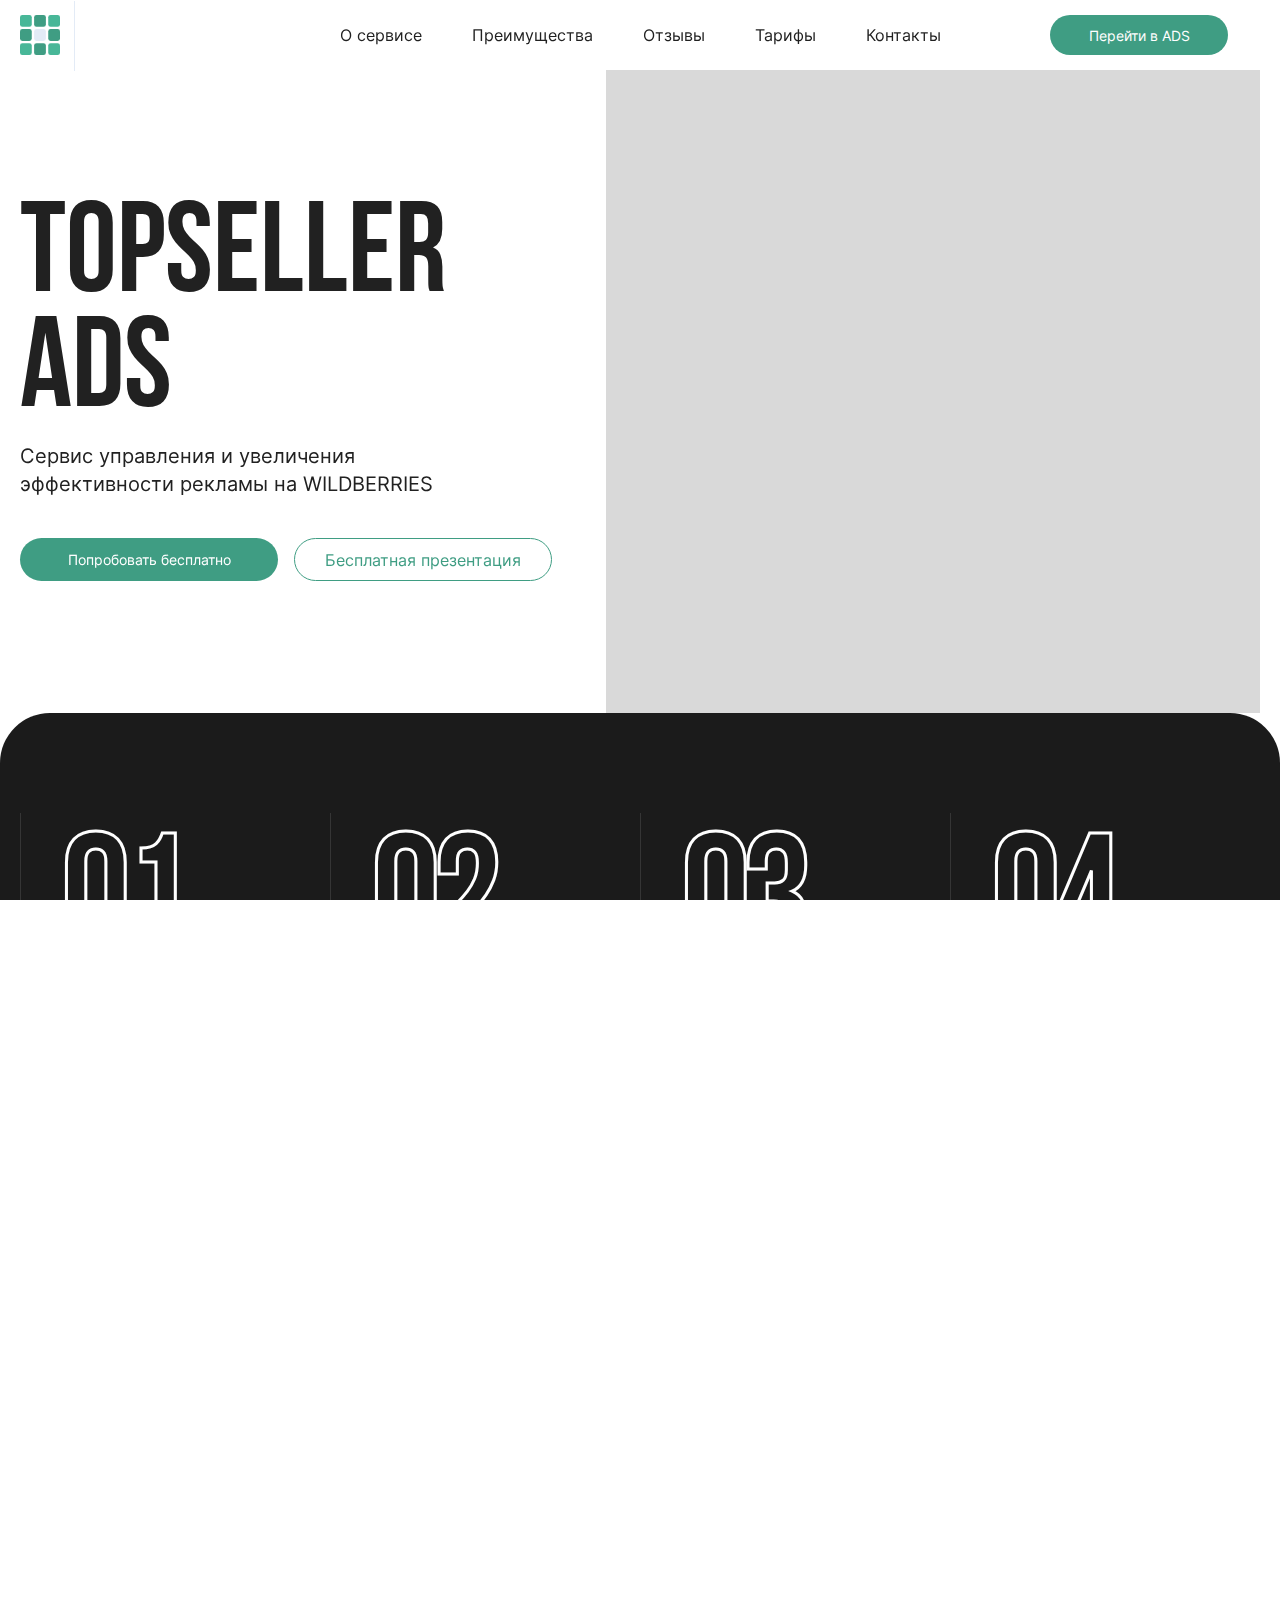
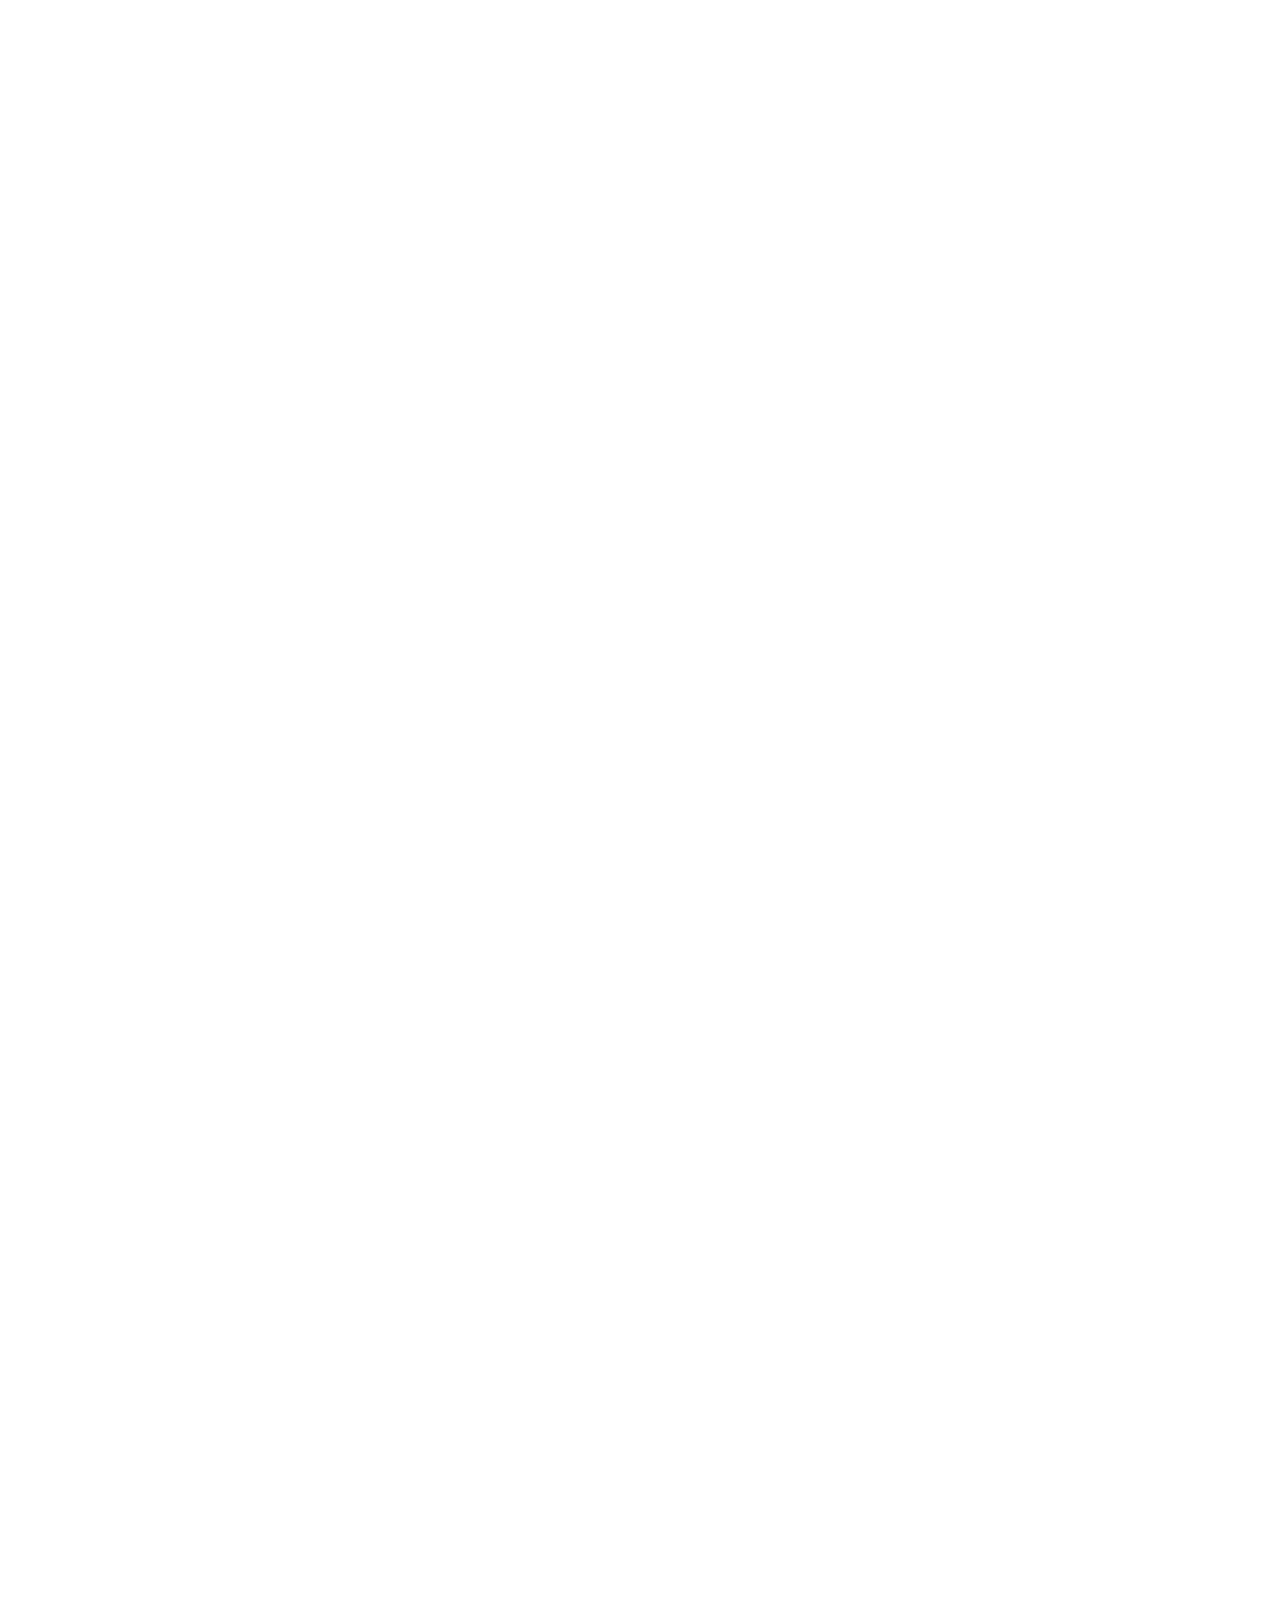
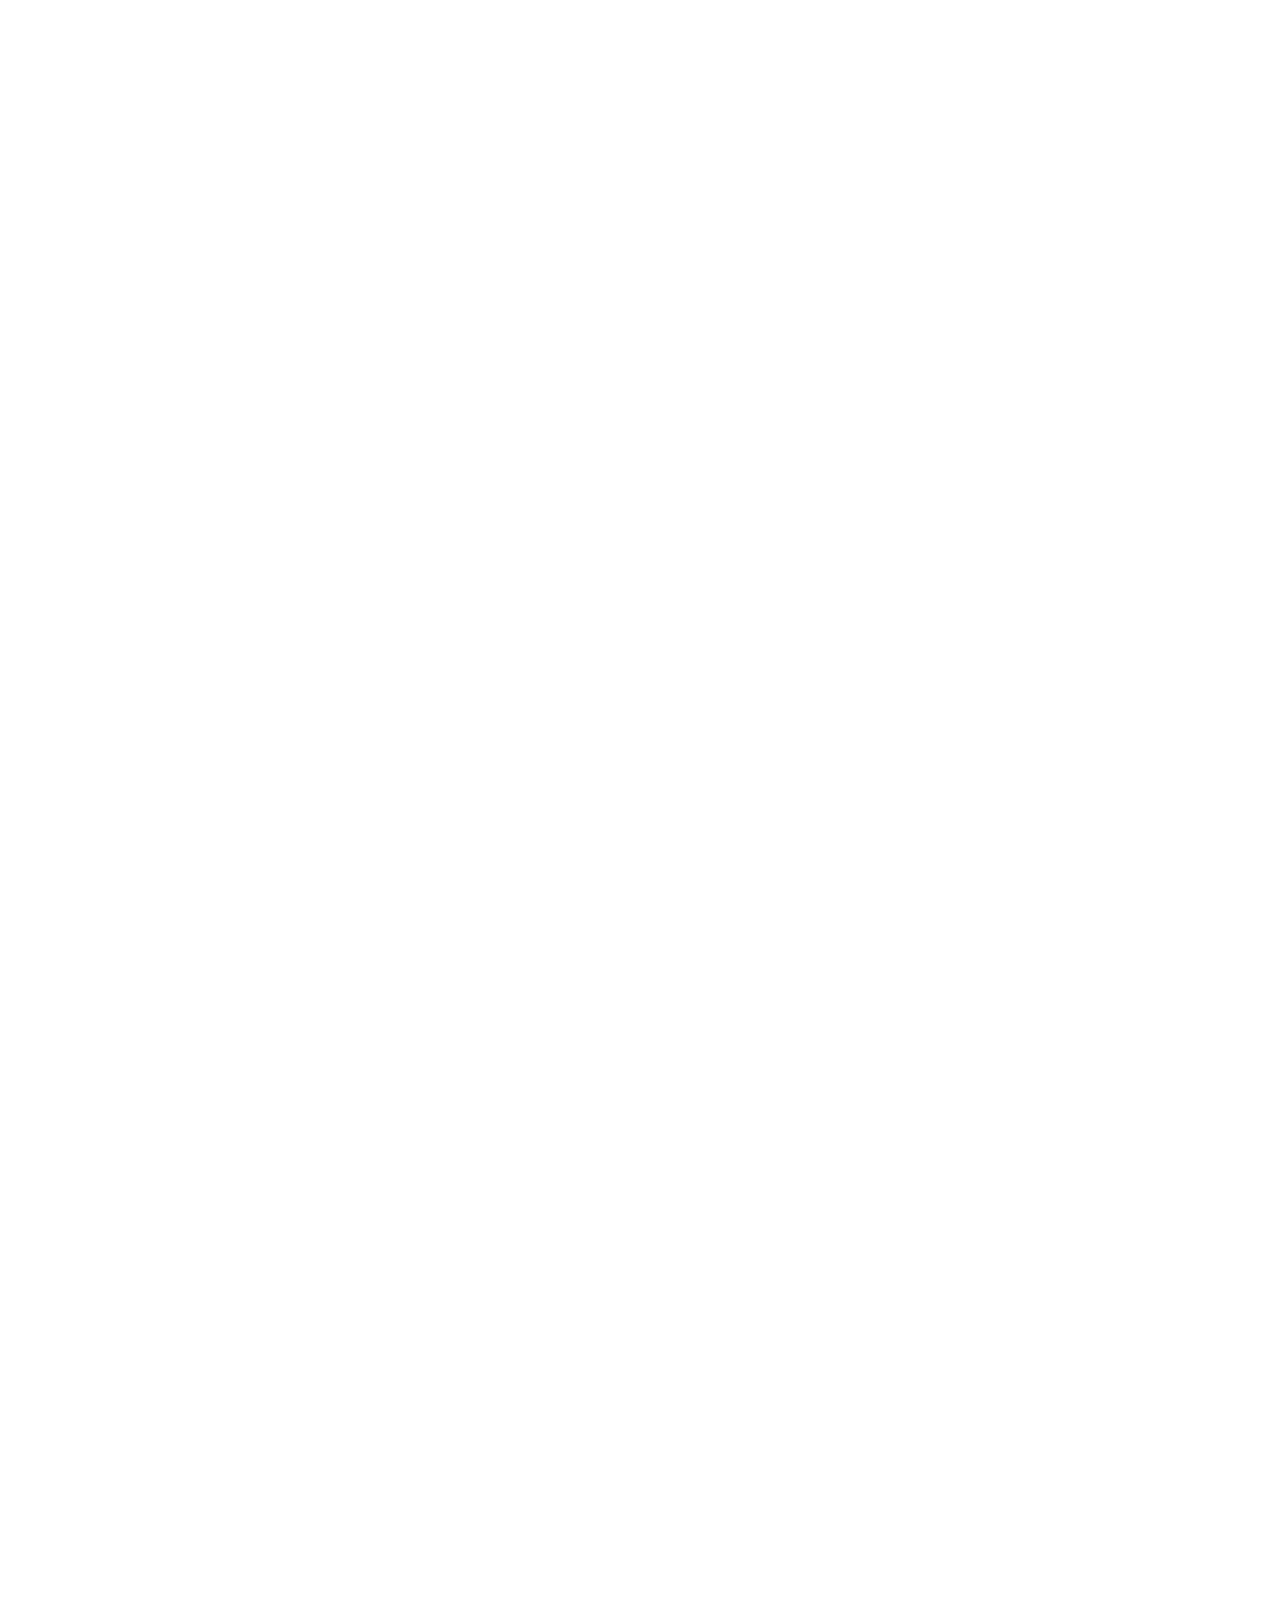
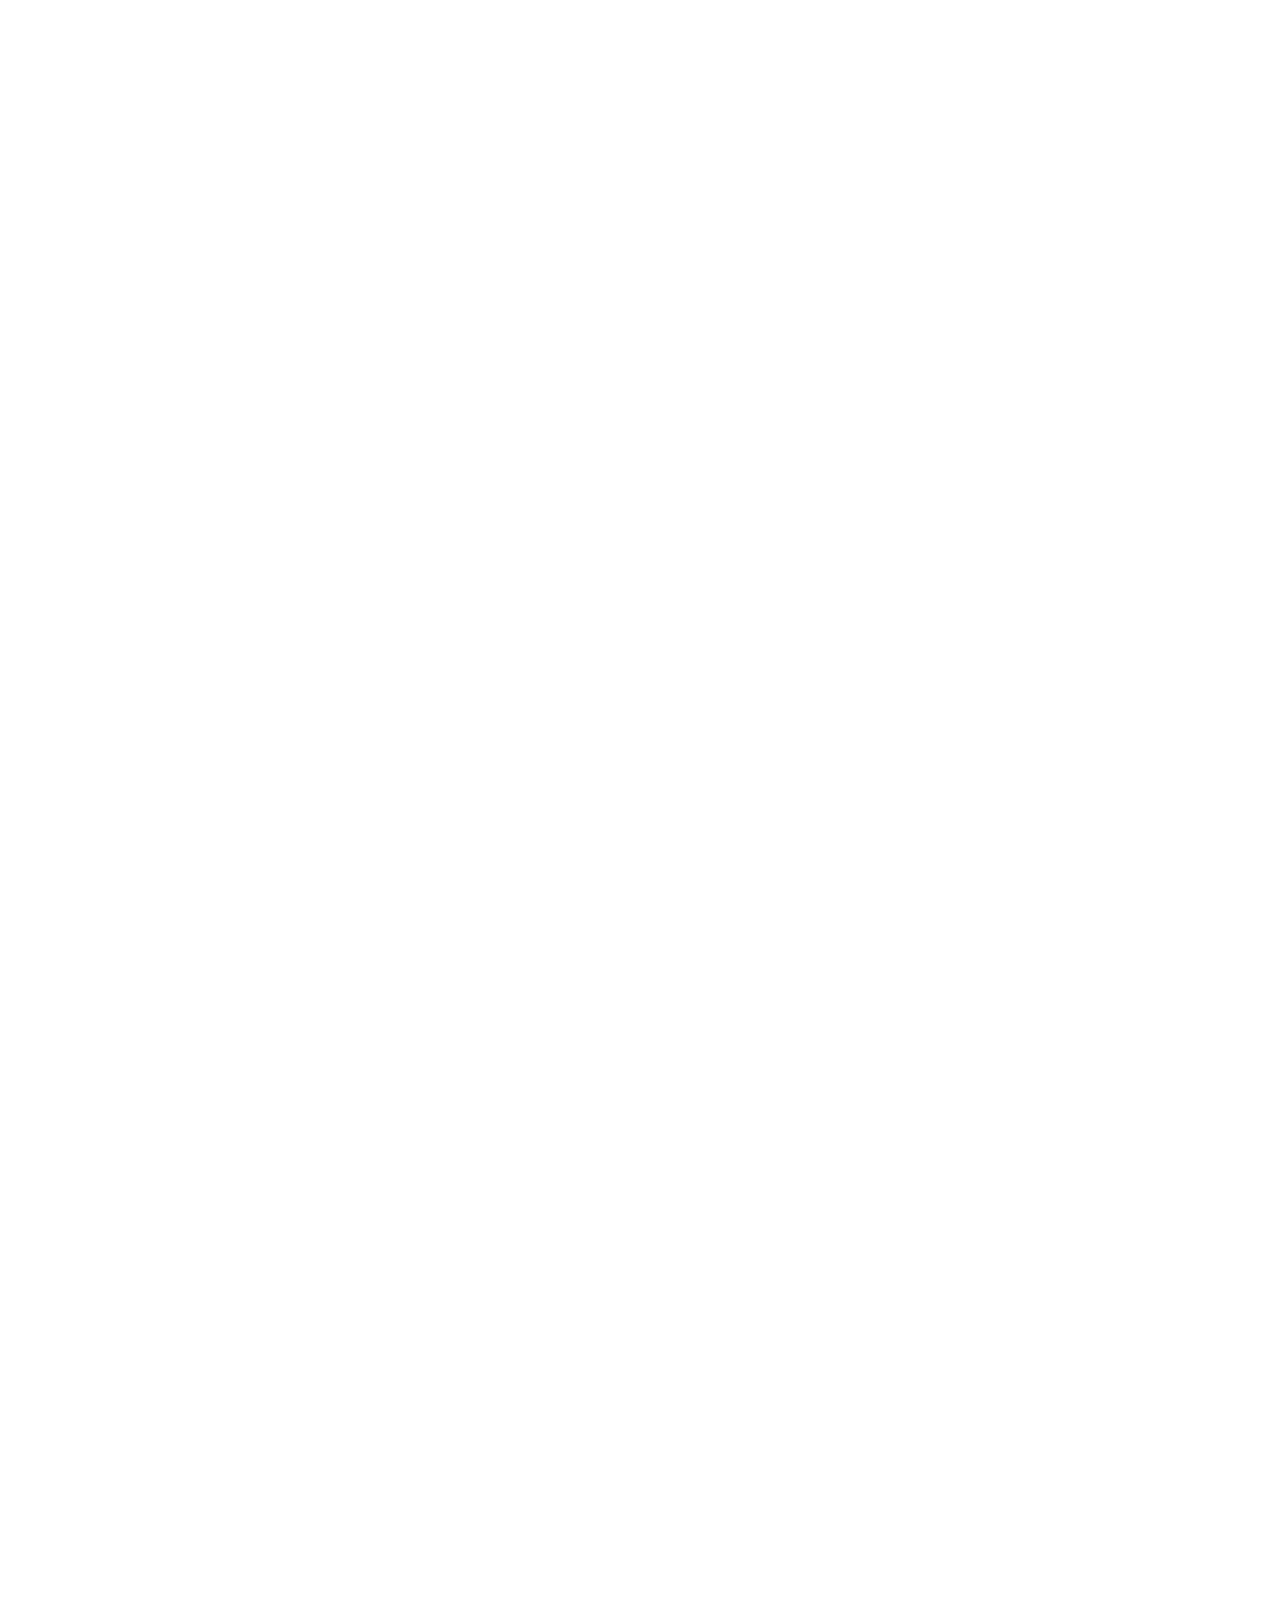
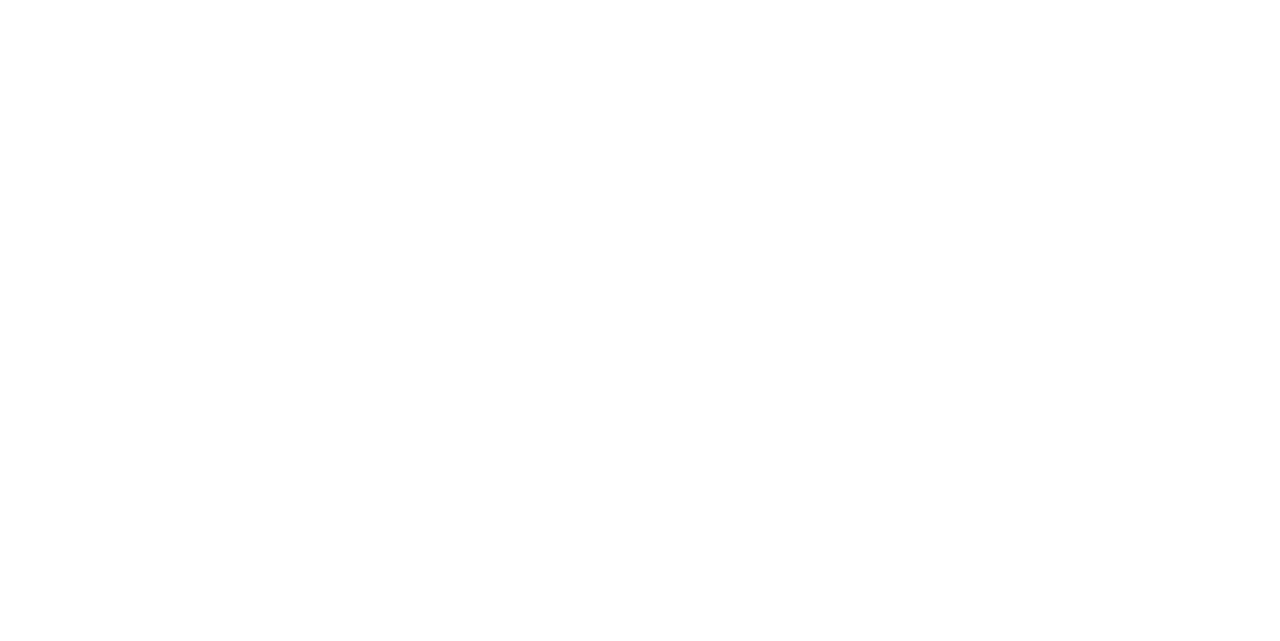
==== commit c84faf38: "2" ====
--- a/topseller/index.html
+++ b/topseller/index.html
@@ -52,7 +52,7 @@
           </div>
           <div class="header__wrapper-block header__wrapper-block_small header__wrapper-block_desktop"><a class="button button-green header__button" href="#">Перейти в ADS</a></div>
           <div class="header__wrapper-block header__wrapper-block_burger">
-            <div class="burger">
+            <div class="burger popup-trigger" data-popup="popup-menu">
               <div class="burger__item"></div>
               <div class="burger__item"></div>
               <div class="burger__item"></div>
@@ -89,7 +89,7 @@
         </div>
       </section>
       <!-- ADVANTAGES SECTION-->
-      <section class="section section-advantages">
+      <section class="section section-advantages parallax">
         <div class="section__wrapper section__wrapper_bordered section__wrapper_black">
           <div class="container">
             <div class="section__content">
@@ -163,7 +163,7 @@
         </div>
       </section>
       <!-- STATISTICS SECTION-->
-      <section class="section section-statistics">
+      <section class="section section-statistics parallax">
         <div class="section__wrapper section__wrapper_bordered section__wrapper_green">
           <div class="container">
             <div class="section__header">
@@ -176,7 +176,7 @@
                     <div class="statistics__grid-item">
                       <div class="statistics-item">
                         <div class="statistics-item__wrapper">
-                          <div class="statistics-item__circle pie" data-pie="{ &quot;percent&quot;: 90 ,&quot;colorSlice&quot;: &quot;#fff&quot;, &quot;number&quot;:false,  &quot;round&quot;: true, &quot;stroke&quot;:3, &quot;size&quot;:485, &quot;strokeBottom&quot;:0}"></div>
+                          <div class="statistics-item__circle pie" data-pie="{ &quot;percent&quot;: 90 ,&quot;colorSlice&quot;: &quot;#fff&quot;, &quot;number&quot;:false,  &quot;round&quot;: true, &quot;stroke&quot;:3, &quot;size&quot;:485, &quot;strokeBottom&quot;:0, &quot;animationSmooth&quot;:&quot;1000ms linear&quot;}"></div>
                           <div class="statistics-item__content">
                             <div class="statistics-item__content-header">
                               <p class="statistics-item__number">14 396</p>
@@ -191,7 +191,7 @@
                     <div class="statistics__grid-item">
                       <div class="statistics-item">
                         <div class="statistics-item__wrapper">
-                          <div class="statistics-item__circle pie" data-pie="{ &quot;percent&quot;: 40 ,&quot;colorSlice&quot;: &quot;#fff&quot;, &quot;number&quot;:false,  &quot;round&quot;: true, &quot;stroke&quot;:3, &quot;size&quot;:485, &quot;strokeBottom&quot;:0}"></div>
+                          <div class="statistics-item__circle pie" data-pie="{ &quot;percent&quot;: 40 ,&quot;colorSlice&quot;: &quot;#fff&quot;, &quot;number&quot;:false,  &quot;round&quot;: true, &quot;stroke&quot;:3, &quot;size&quot;:485, &quot;strokeBottom&quot;:0, &quot;animationSmooth&quot;:&quot;1000ms linear&quot;}"></div>
                           <div class="statistics-item__content">
                             <div class="statistics-item__content-header">
                               <p class="statistics-item__number">43 564</p>
@@ -206,7 +206,7 @@
                     <div class="statistics__grid-item">
                       <div class="statistics-item">
                         <div class="statistics-item__wrapper">
-                          <div class="statistics-item__circle pie" data-pie="{ &quot;percent&quot;: 50 ,&quot;colorSlice&quot;: &quot;#fff&quot;, &quot;number&quot;:false,  &quot;round&quot;: true, &quot;stroke&quot;:3, &quot;size&quot;:485, &quot;strokeBottom&quot;:0}"></div>
+                          <div class="statistics-item__circle pie" data-pie="{ &quot;percent&quot;: 50 ,&quot;colorSlice&quot;: &quot;#fff&quot;, &quot;number&quot;:false,  &quot;round&quot;: true, &quot;stroke&quot;:3, &quot;size&quot;:485, &quot;strokeBottom&quot;:0, &quot;animationSmooth&quot;:&quot;1000ms linear&quot;}"></div>
                           <div class="statistics-item__content">
                             <div class="statistics-item__content-header">
                               <p class="statistics-item__number">3 457 023</p>
@@ -221,7 +221,7 @@
                     <div class="statistics__grid-item">
                       <div class="statistics-item">
                         <div class="statistics-item__wrapper">
-                          <div class="statistics-item__circle pie" data-pie="{ &quot;percent&quot;: 80 ,&quot;colorSlice&quot;: &quot;#fff&quot;, &quot;number&quot;:false,  &quot;round&quot;: true, &quot;stroke&quot;:3, &quot;size&quot;:485, &quot;strokeBottom&quot;:0}"></div>
+                          <div class="statistics-item__circle pie" data-pie="{ &quot;percent&quot;: 80 ,&quot;colorSlice&quot;: &quot;#fff&quot;, &quot;number&quot;:false,  &quot;round&quot;: true, &quot;stroke&quot;:3, &quot;size&quot;:485, &quot;strokeBottom&quot;:0, &quot;animationSmooth&quot;:&quot;1000ms linear&quot;}"></div>
                           <div class="statistics-item__content">
                             <div class="statistics-item__content-header">
                               <p class="statistics-item__number">380 589 023</p>
@@ -244,7 +244,7 @@
         </div>
       </section>
       <!-- HOW SECTION-->
-      <section class="section section-how">
+      <section class="section section-how parallax">
         <div class="section__wrapper section__wrapper_bordered section__wrapper_purple">
           <div class="container">
             <div class="section__header">
@@ -311,7 +311,7 @@
         </div>
       </section>
       <!-- SETUP SECTION-->
-      <section class="section section-setup">
+      <section class="section section-setup parallax">
         <div class="section__wrapper section__wrapper_black">
           <div class="container">
             <div class="section__header">
@@ -371,7 +371,7 @@
         </div>
       </section>
       <!-- TARIFFS SECTION-->
-      <section class="section section-tariffs">
+      <section class="section section-tariffs parallax">
         <div class="section__wrapper section__wrapper_bordered section__wrapper_green">
           <div class="container">
             <div class="section-tariffs__header">
@@ -412,7 +412,7 @@
                             </ul>
                           </div>
                           <div class="tariffs-item__footer">
-                            <p class="tariffs-item__price">2 990 ₽</p>
+                            <p class="tariffs-item__price">2 990 <span>₽</span></p>
                           </div>
                         </div>
                       </div>
@@ -437,7 +437,7 @@
                             </ul>
                           </div>
                           <div class="tariffs-item__footer">
-                            <p class="tariffs-item__price">6 990 ₽</p>
+                            <p class="tariffs-item__price">6 990 <span>₽</span></p>
                           </div>
                         </div>
                       </div>
@@ -487,7 +487,7 @@
                             </ul>
                           </div>
                           <div class="tariffs-item__footer">
-                            <p class="tariffs-item__price">14 990 ₽</p>
+                            <p class="tariffs-item__price">14 990 <span>₽</span></p>
                           </div>
                         </div>
                       </div>
@@ -512,7 +512,7 @@
                             </ul>
                           </div>
                           <div class="tariffs-item__footer">
-                            <p class="tariffs-item__price">24 990 ₽</p>
+                            <p class="tariffs-item__price">24 990 <span>₽</span></p>
                           </div>
                         </div>
                       </div>
@@ -528,7 +528,7 @@
         </div>
       </section>
       <!-- RATE SECTION-->
-      <section class="section section-rate">
+      <section class="section section-rate parallax">
         <div class="section__wrapper section-rate__wrapper">
           <div class="container">
             <div class="section-rate__header">
@@ -570,6 +570,11 @@
       <div class="popup-wrapper">
         <div class="popup-menu__close popup-close"></div>
         <div class="popup__content popup-menu__content">
+          <div class="popup-menu__logo">
+            <svg class="icon icon-logo-white ">
+              <use xlink:href="/img/svg/sprite.svg#logo-white"></use>
+            </svg>
+          </div>
           <ul class="menu-list">
             <li class="menu-list__item"><a class="menu-list__link" href="https://www.topseller.ru"><span class="menu-list__link-text">topseller connect</span></a></li>
             <li class="menu-list__item"><a class="menu-list__link" href="https://www.topseller.ru/ads"><span class="menu-list__link-text">topseller ads</span></a></li>
--- a/topseller/css/main.css
+++ b/topseller/css/main.css
@@ -119,8 +119,36 @@
   font-display: swap;
 }
 
+@font-face {
+  font-family: 'Inter';
+  src: url("../fonts/Inter/Inter-Medium/Inter-Medium.woff2") format("woff2"), url("../fonts/Inter/Inter-Medium/Inter-Medium.woff") format("woff");
+  font-weight: 500;
+  font-style: normal;
+  font-display: swap;
+}
+
+@font-face {
+  font-family: 'Oswald';
+  src: url("../fonts/Oswald/Oswald-Medium/Oswald-Medium.woff2") format("woff2"), url("../fonts/Oswald/Oswald-Medium/Oswald-Medium.woff") format("woff");
+  font-weight: 500;
+  font-style: normal;
+  font-display: swap;
+}
+
 body {
   color: #212121;
+  position: fixed;
+  top: 0;
+  left: 0;
+  width: 100%;
+  height: 100%;
+}
+
+html,
+body {
+  height: 100%;
+  width: 100%;
+  overflow: hidden;
 }
 
 .container {
@@ -789,7 +817,8 @@
 }
 
 .section__wrapper {
-  padding: 100px 0;
+  padding: 100px 0 250px 0;
+  background-color: #FFFFFF;
 }
 
 .section__wrapper_bordered {
@@ -1422,6 +1451,13 @@
   color: #3E3E3E;
 }
 
+.tariffs-item__price span {
+  font-family: 'Oswald', sans-serif;
+  font-size: 56px;
+  line-height: 50px;
+  font-weight: 500;
+}
+
 @media screen and (max-width: 1600px) {
   .section-tariffs__info-description {
     display: none;
@@ -1471,6 +1507,10 @@
   }
   .tariffs-item__price {
     font-size: 45px;
+  }
+  .tariffs-item__price span {
+    font-size: 38px;
+    line-height: 34px;
   }
 }
 
@@ -1737,16 +1777,27 @@
   background: #1B1B1B;
 }
 
+.popup-menu__logo {
+  width: 190px;
+  height: 95px;
+  display: none;
+  margin: 0 0 20px 0;
+}
+
 .popup-menu__content {
   display: -webkit-box;
   display: -ms-flexbox;
   display: flex;
-  -webkit-box-align: start;
-      -ms-flex-align: start;
-          align-items: flex-start;
-  -webkit-box-pack: center;
-      -ms-flex-pack: center;
-          justify-content: center;
+  -webkit-box-align: center;
+      -ms-flex-align: center;
+          align-items: center;
+  -webkit-box-pack: start;
+      -ms-flex-pack: start;
+          justify-content: flex-start;
+  -webkit-box-orient: vertical;
+  -webkit-box-direction: normal;
+      -ms-flex-direction: column;
+          flex-direction: column;
   height: 100%;
   padding: 10vw 0 20px 0;
   overflow-x: hidden;
@@ -1846,6 +1897,30 @@
   }
 }
 
+@media screen and (max-width: 800px) {
+  .popup-menu__logo {
+    display: block;
+  }
+  .popup-menu__content {
+    padding: 70px 0 20px 0;
+  }
+  .menu-list__item + .menu-list__item {
+    margin: 40px 0 0 0;
+  }
+  .menu-list__link {
+    font-size: 32px;
+  }
+  .menu-list__link::after {
+    height: 40px;
+    width: 40px;
+    margin: 0 0 0 10px;
+  }
+  .menu-list__link-text::before {
+    height: 2px;
+    bottom: -2px;
+  }
+}
+
 @-webkit-keyframes link {
   0%, 0.1% {
     -webkit-transform-origin: 100% 100%;
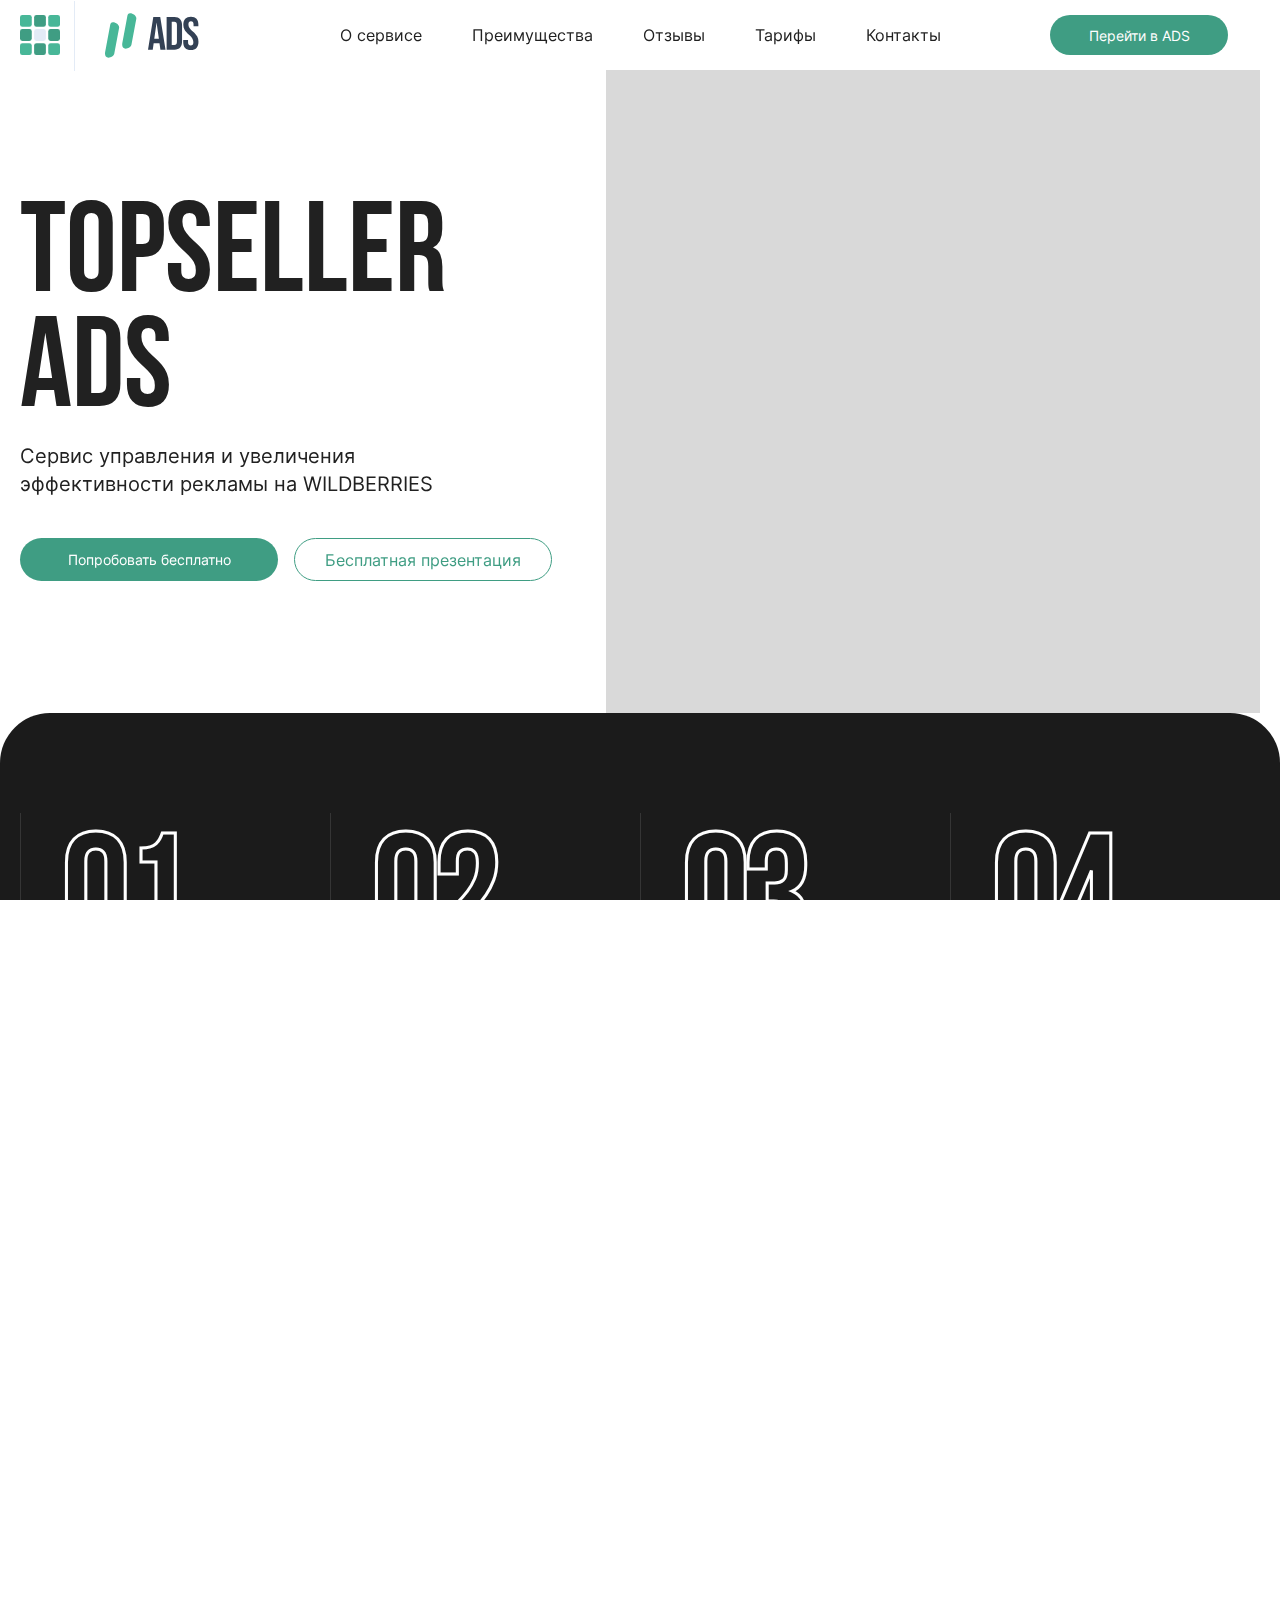
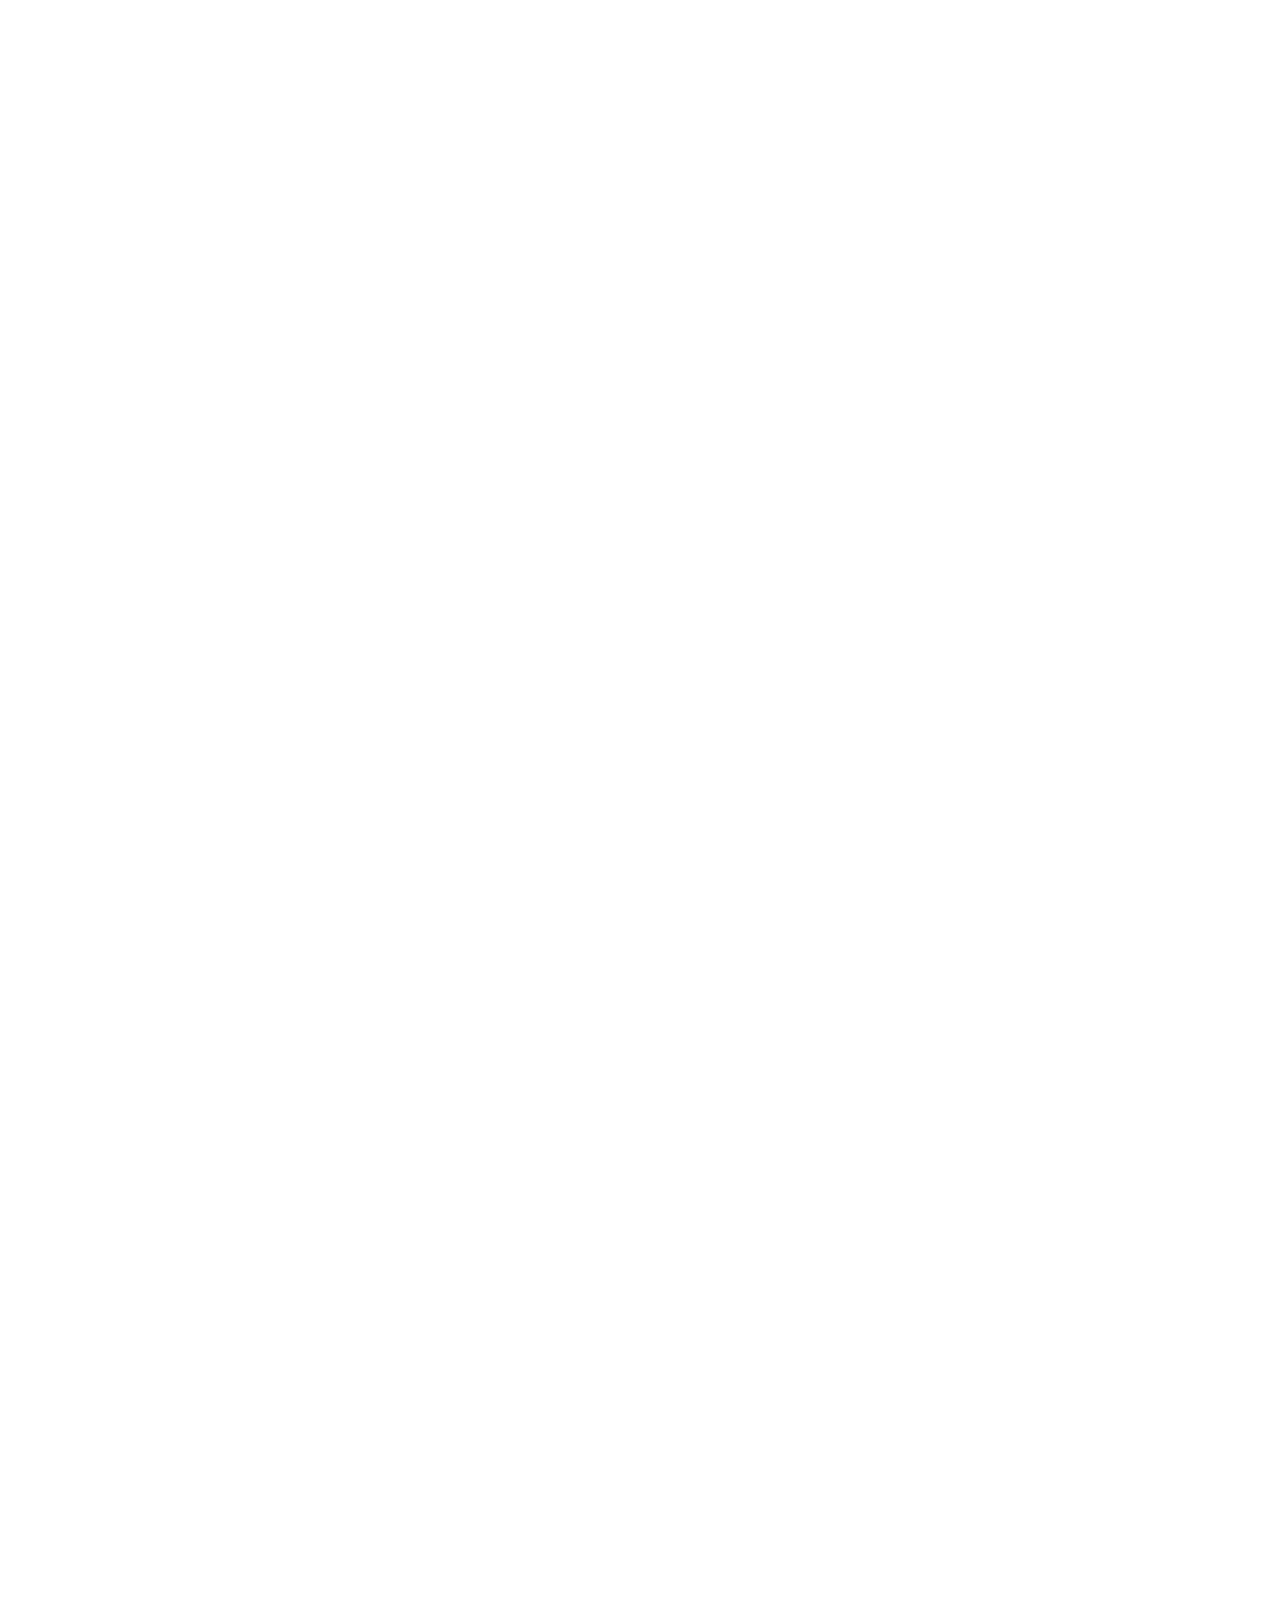
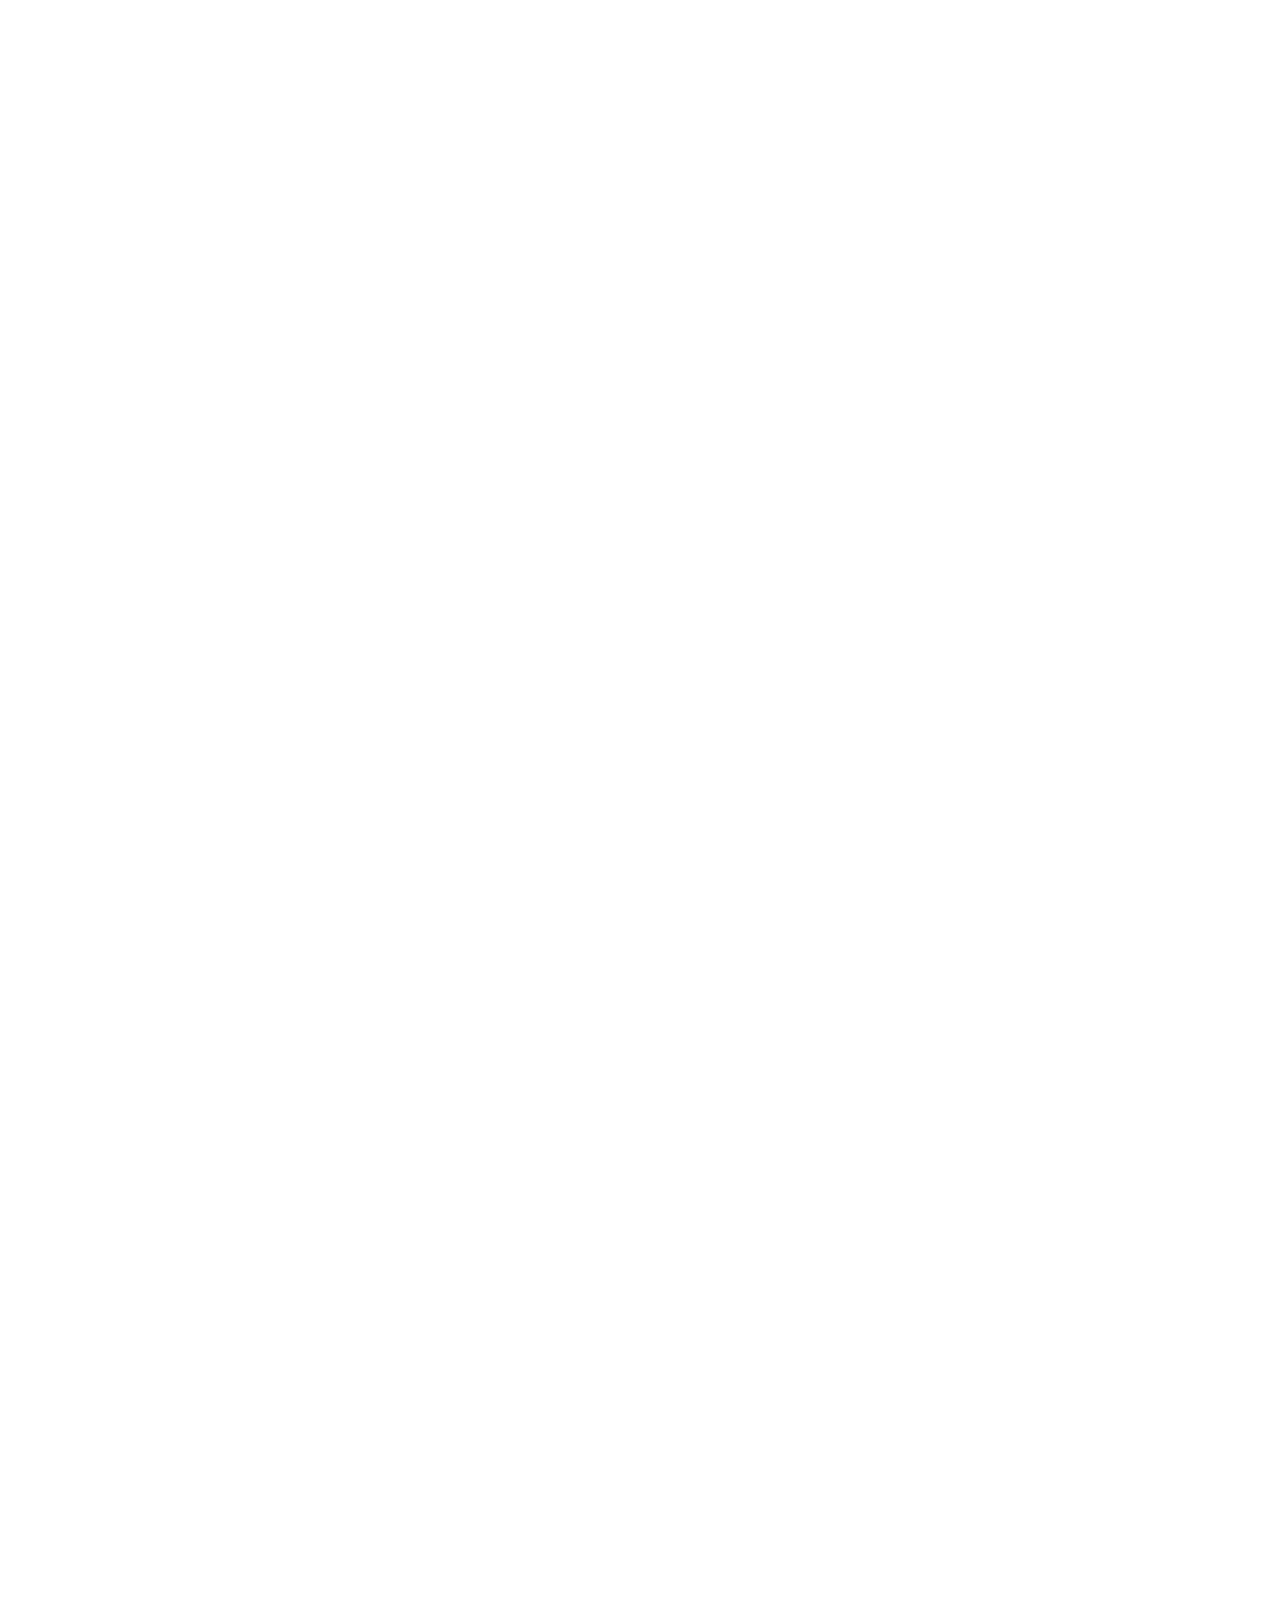
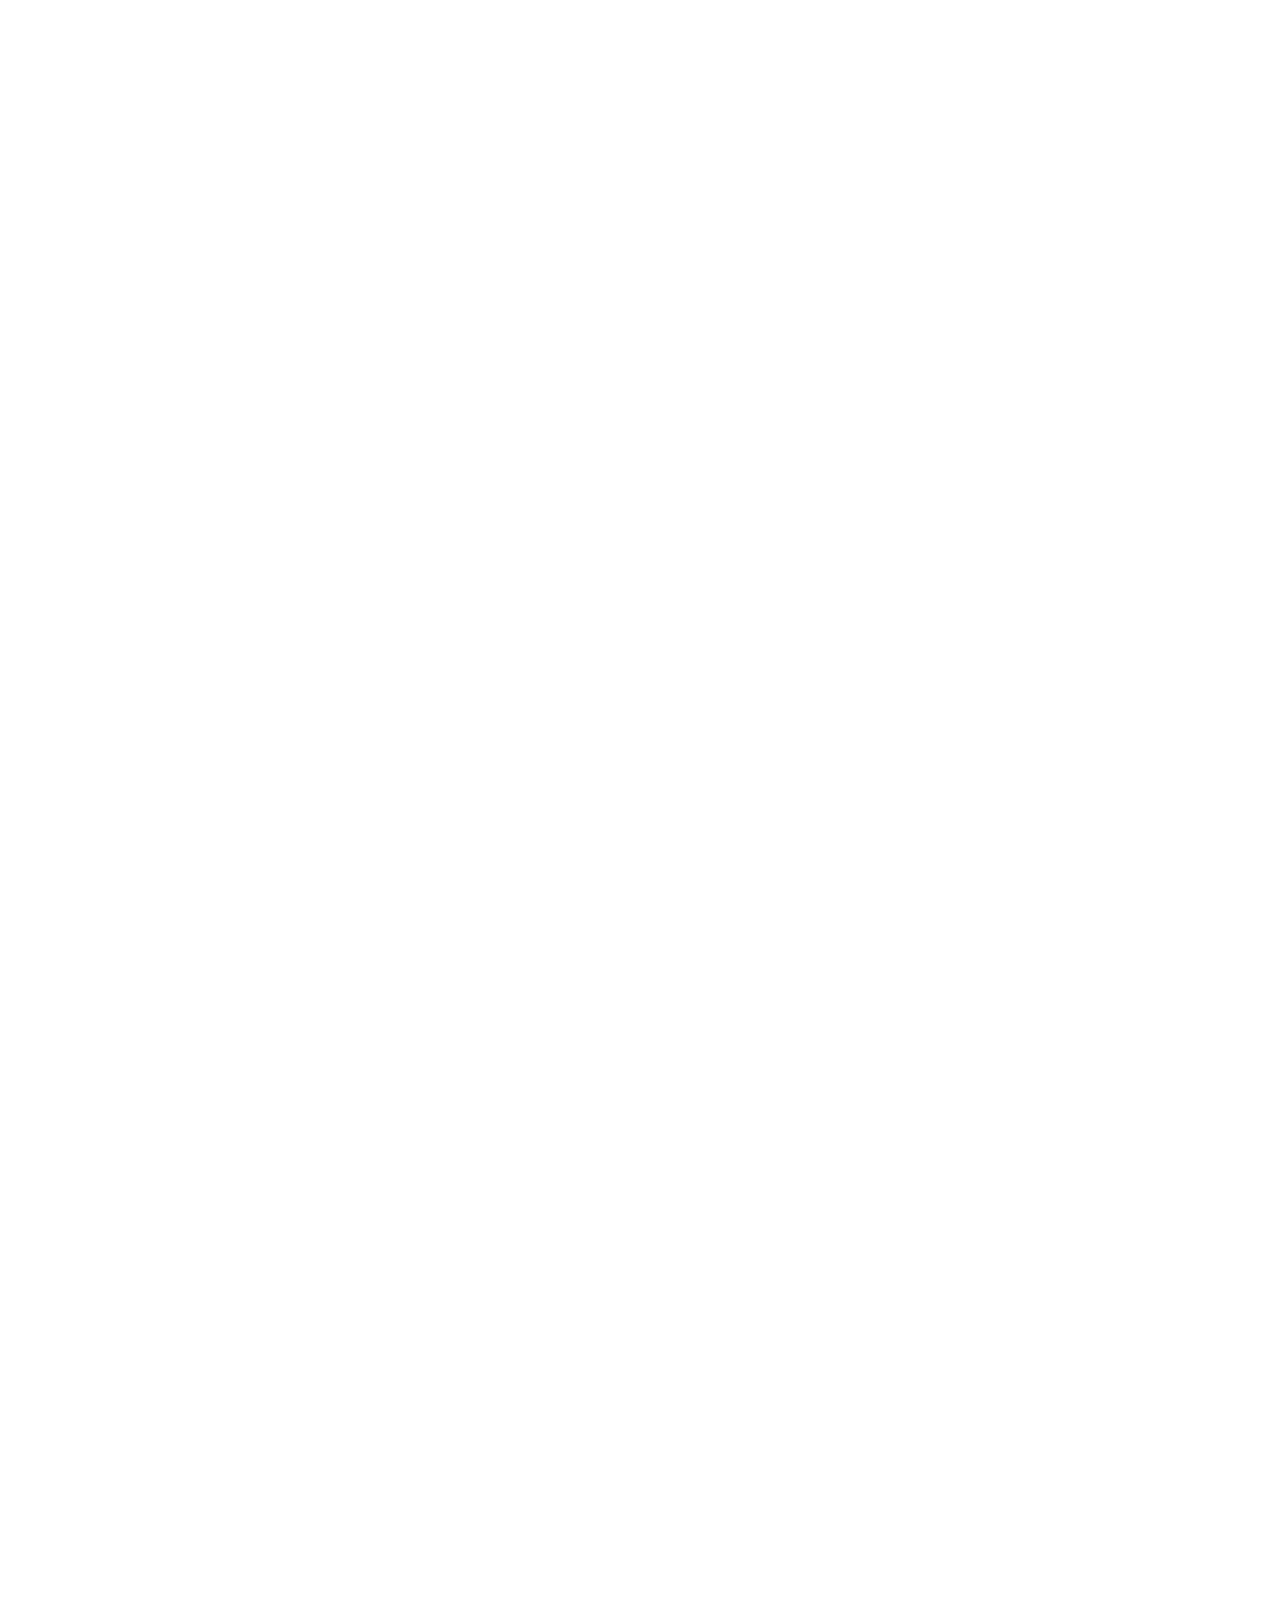
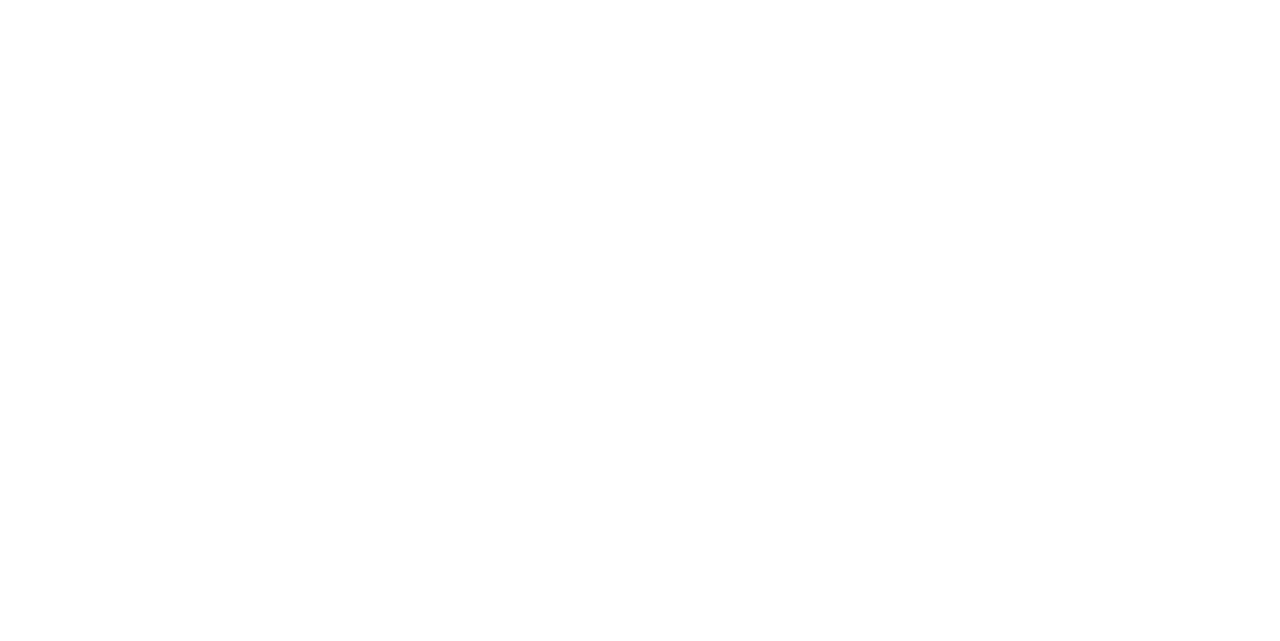
==== commit 84806e0f: "2" ====
--- a/topseller/index.html
+++ b/topseller/index.html
@@ -33,7 +33,7 @@
                 <div class="header-logo"><a class="header-logo__wrapper" href="#">
                     <div class="header-logo__img">
                       <svg class="icon icon-logo ">
-                        <use xlink:href="/img/svg/sprite.svg#logo"></use>
+                        <use xlink:href="img/svg/sprite.svg#logo"></use>
                       </svg>
                     </div></a></div>
               </div>
@@ -541,7 +541,7 @@
         </div>
       </section>
     </main>
-    <footer class="footer">
+    <footer class="footer parallax">
       <div class="footer__wrapper">
         <div class="container">
           <div class="footer__row">
@@ -572,7 +572,7 @@
         <div class="popup__content popup-menu__content">
           <div class="popup-menu__logo">
             <svg class="icon icon-logo-white ">
-              <use xlink:href="/img/svg/sprite.svg#logo-white"></use>
+              <use xlink:href="img/svg/sprite.svg#logo-white"></use>
             </svg>
           </div>
           <ul class="menu-list">
